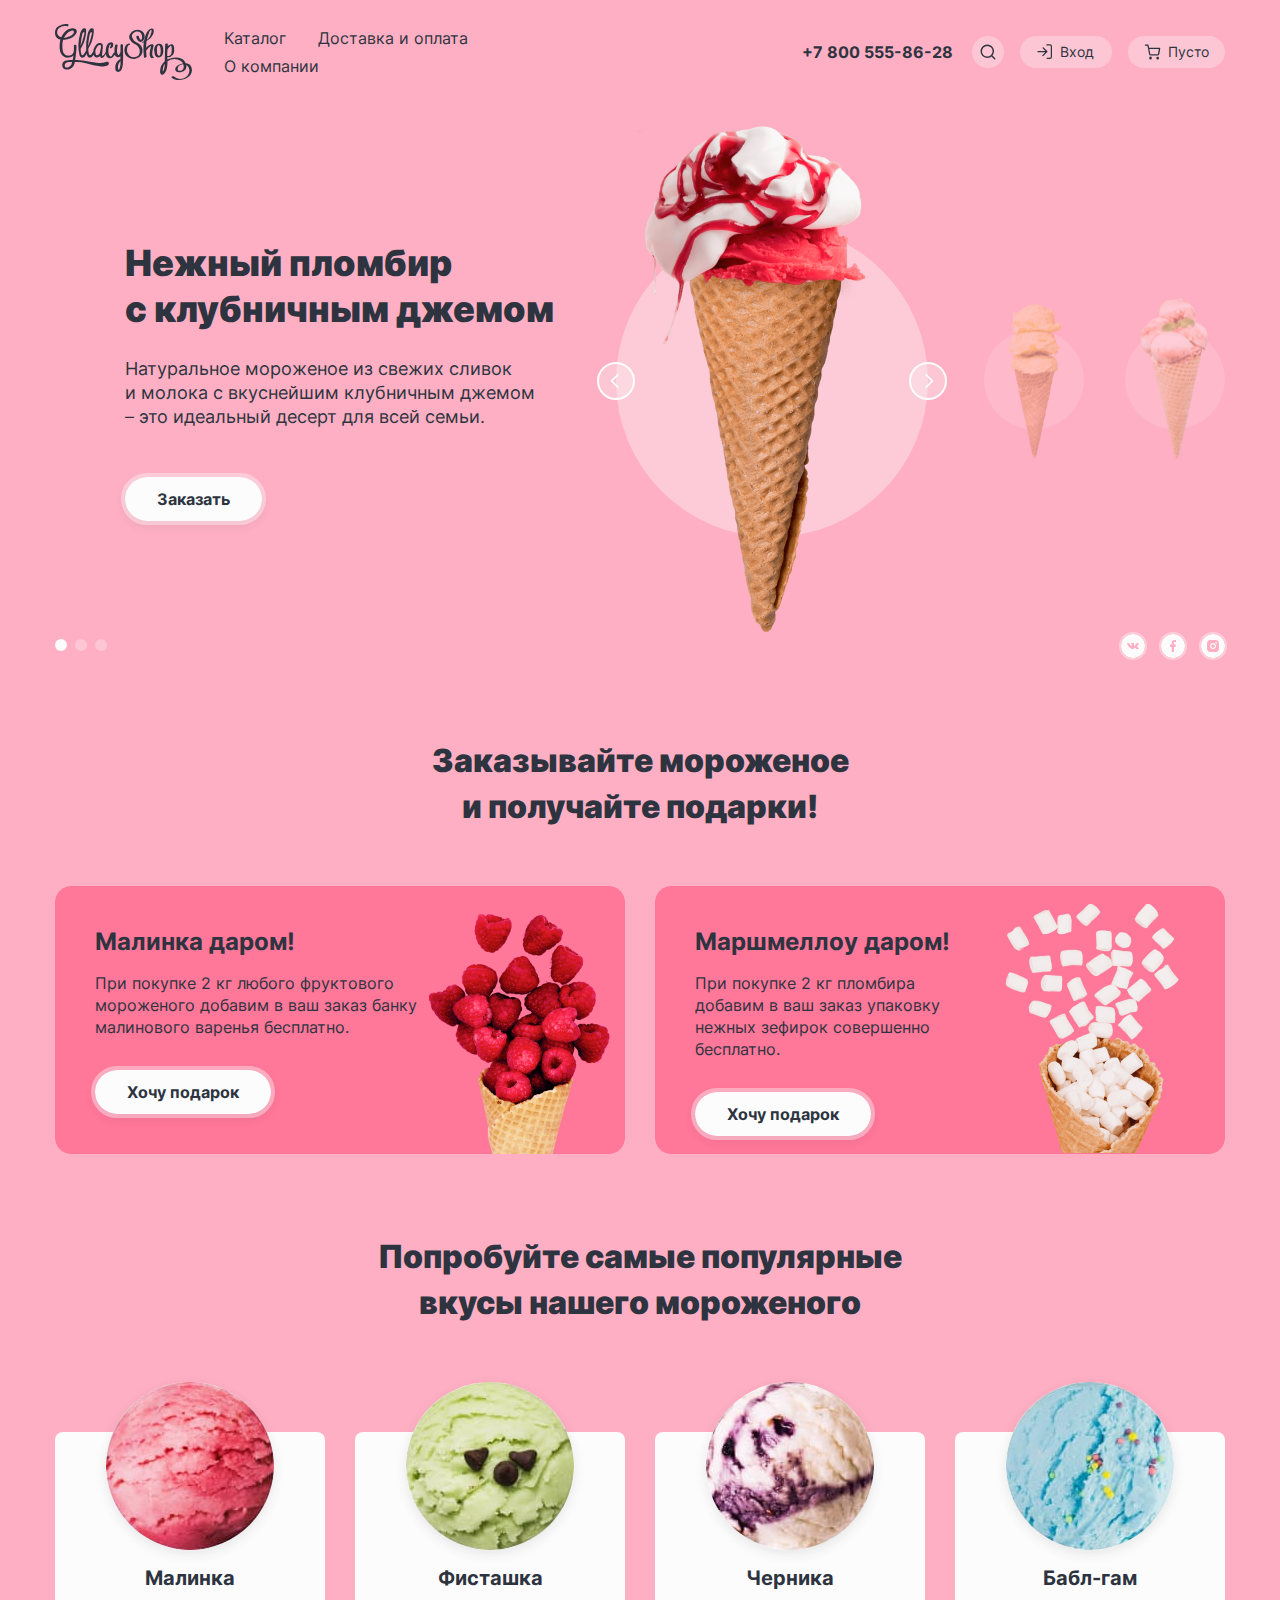
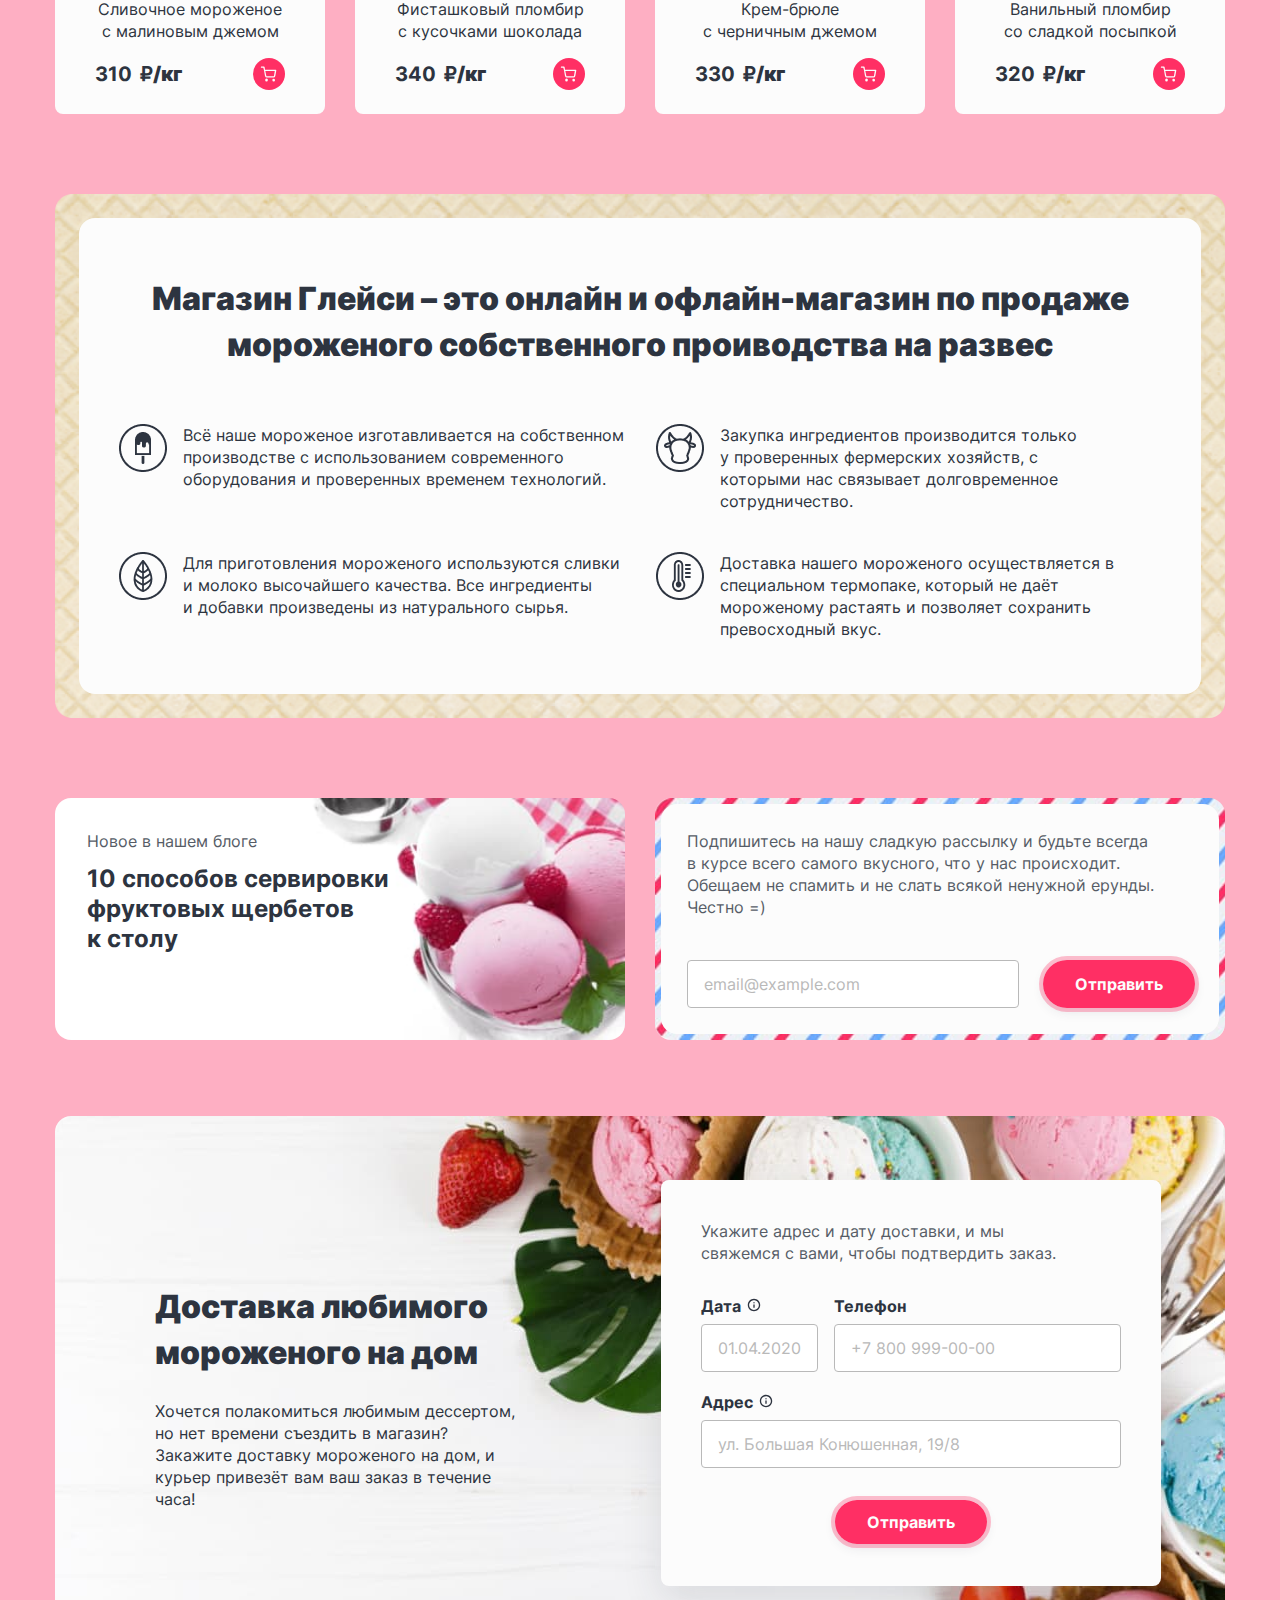
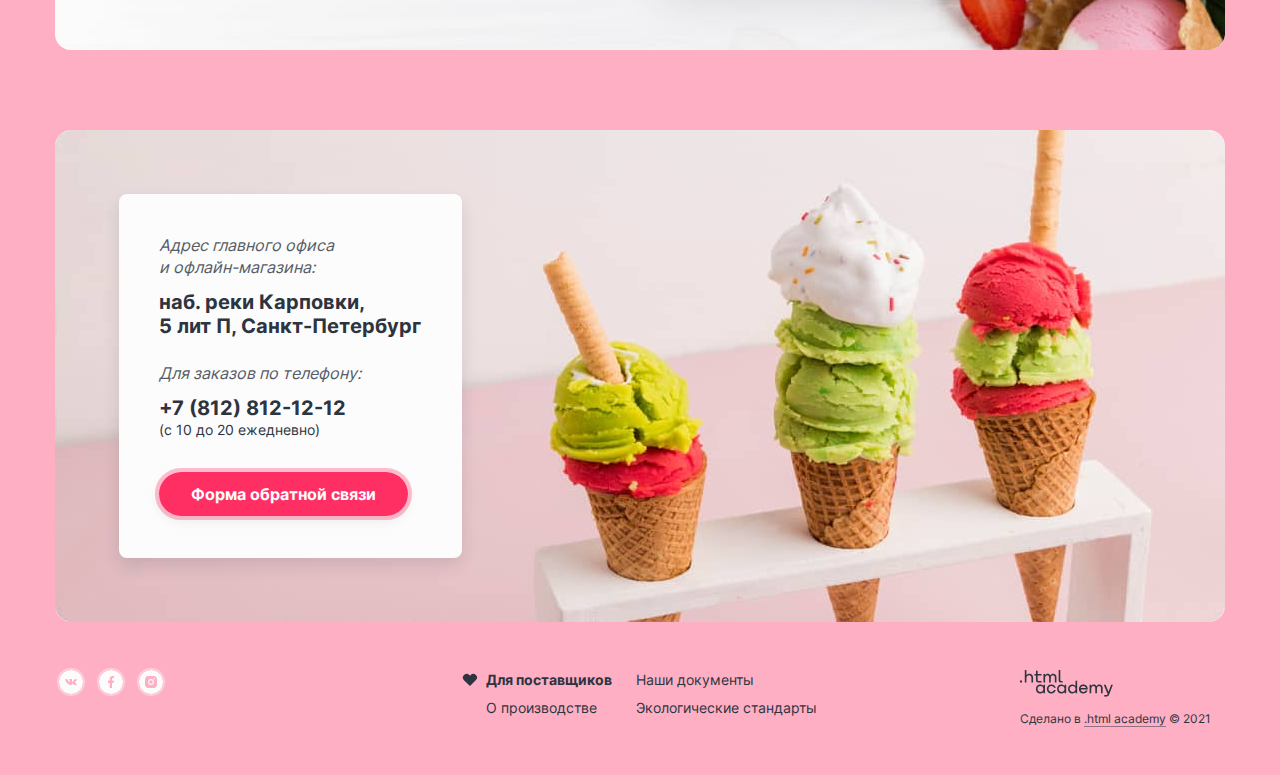
==== index.html @ 065310a0 "Первый опыт" ====
<!DOCTYPE html>
<html lang="ru">

<head>
  <meta charset="utf-8">
  <title>HTML Academy: Глейси</title>
  <link rel="icon" href="favicon.ico">
  <link rel="icon" type="image/png" sizes="32x32" href="favicon.png">
  <link rel="stylesheet" href="styles/styles.css">
</head>

<body>
  <div class="container">
    <header class="header-top">
      <nav class="header-nav">
        <img class="header-logo" src="./images/logo.svg" width="137" height="56" alt="Глейси шоп">
        <ul class="main-nav disordered">
          <!--выбранному разделу добавлять клас submenu-link-current-->
          <li class="main-nav-item">
            <a class="main-nav-link" href="catalog.html">Каталог</a>
            <ul class="main-nav-submenu">
              <li class="submenu-item new-submenu">
                <a href="#" class="submenu-link">Новинки</a>
              </li>
              <li class="submenu-item">
                <a href="#" class="submenu-link">Сливочное</a>
              </li>
              <li class="submenu-item">
                <a href="#" class="submenu-link">Щербеты</a>
              </li>
              <li class="submenu-item">
                <a href="#" class="submenu-link">Фруктовый лед</a>
              </li>
              <li class="submenu-item">
                <a href="#" class="submenu-link">Мелорин</a>
              </li>
            </ul>
          </li>
          <li class="main-nav-item">
            <a class="main-nav-link" href="#">Доставка и оплата</a>
          </li>
          <li class="main-nav-item">
            <a class="main-nav-link" href="#">О компании</a>
          </li>
        </ul>
        <ul class="user-nav disordered">
          <li class="user-nav-item">
            <a class="user-nav-link link-phone" href="tel:+78005558628">+7 800 555-86-28</a>
          </li>
          <li class="user-nav-item search">
            <a class="user-nav-link nav-search" href="#">
              <span class="visually-hidden">Поиск</span>
              <svg class="search-img" aria-hidden="true" focusable="false" width="18" height="18" viewBox="0 0 18 18"
                fill="none" role="img" xmlns="http://www.w3.org/2000/svg">
                <path fill-rule="evenodd" clip-rule="evenodd"
                  d="M3 8.2a5.3 5.3 0 1 1 10.6 0 5.3 5.3 0 0 1-10.7 0Zm9.5 5.2a6.7 6.7 0 1 1 1-1l2.7 2.9a.7.7 0 0 1-1 1l-2.7-2.9Z"
                  fill="#2D3440" />
              </svg>
            </a>
            <!--для открытия попапа добавить класс popup-search-activ-->
            <div class="popup-search">
              <div class="popup-search-content">
                <button class="popup-button visually-hidden" tabindex="-1">Закрыть</button>
                <form class="popup-search-form" action="https://echo.htmlacademy.ru/" method="get">
                  <p>
                    <label for="search-form" class="visually-hidden">Поиск по сайту</label>
                    <!--при ошибке клас error-->
                    <input type="text" class="search-form" name="search-form" id="search-form"
                      placeholder="Поиск по сайту" required>
                    <button class="popup-button-reset" type="reset"></button>
                  </p>
                  <button class="visually-hidden" type="submit">Поиск</button>
                </form>
              </div>
            </div>
          </li>
          <li class="user-nav-item item-log-in">
            <a class="user-nav-link log-in" href="#">
              <svg class="log-in-img" aria-hidden="true" focusable="false" width="18" height="18" viewBox="0 0 18 18"
                fill="none" role="img" xmlns="http://www.w3.org/2000/svg">
                <path fill-rule="evenodd" clip-rule="evenodd"
                  d="M10.2 1.9c0-.4.3-.7.7-.7h3A2.2 2.2 0 0 1 16 3.4v10.5A2.2 2.2 0 0 1 14 16h-3a.7.7 0 0 1 0-1.3h3a.8.8 0 0 0 .8-.8V3.4a.8.8 0 0 0-.8-.9h-3a.7.7 0 0 1-.7-.6ZM6.7 4.4c.2-.3.6-.3.9 0l3.7 3.7a.7.7 0 0 1 0 1l-3.7 3.7a.7.7 0 1 1-1-.9l2.7-2.6H1.9a.7.7 0 0 1 0-1.3h7.4L6.7 5.3a.7.7 0 0 1 0-.9Z"
                  fill="#2D3440" />
              </svg>
              <span class="visually-hidden">Вход в личный кабинет</span>Вход</a>
            <!--Для открытия добавить клас popup-autр-activ-->
            <div class="popup-autorizacion">
              <div class="popup-autorizacion-content">
                <button class="popup-button visually-hidden" tabindex="-1">Закрыть</button>
                <h2 class="popup-autorizacion-title">Личный кабинет</h2>
                <form class="popup-search-form" action="https://echo.htmlacademy.ru/" method="get">
                  <div class="auth-group">
                    <label class="email visually-hidden" for="auth-login">Введите Ваш электронную почту</label>
                    <input class="auth-form-field field" type="text" id="auth-login" name="auth-login"
                      placeholder="email@example.com">
                  </div>
                  <div class="auth-group">
                    <label class="password visually-hidden" for="auth-password">Введите Ваш пароль</label>
                    <input class="auth-form-field field" type="password" id="auth-password" name="auth-password"
                      placeholder="Пароль">
                  </div>
                  <div class="auth-group auth-user-group">
                    <button class="button button-red" type="submit">Войти</button>
                    <div class="auth-user-option">
                      <a href="#" class="auth-form-recovery">Забыли пароль?</a>
                      <a href="#" class="auth-form-register">Регистрация</a>
                    </div>
                  </div>
                </form>
              </div>
            </div>
          </li>
          <li class="user-nav-item basket">
            <a class="user-nav-link basket-link" href="#">
              <svg class="basket-img basket-img-empty" aria-hidden="true" focusable="false" width="18" height="18"
                viewBox="0 0 18 18" fill="none" role="img" xmlns="http://www.w3.org/2000/svg">
                <path fill-rule="evenodd" clip-rule="evenodd"
                  d="M1.3 1.5a.7.7 0 0 0 0 1.3h2L4 5.5 5 11a2 2 0 0 0 2 1.6h6.3a2 2 0 0 0 2-1.6l1-5.5a.7.7 0 0 0-.6-.8H5L4.6 2c0-.3-.4-.5-.7-.5H1.3Zm5 9.3L5.3 6h9.5l-.8 4.7a.6.6 0 0 1-.7.5H7a.6.6 0 0 1-.7-.5Zm-1 4.4a1.3 1.3 0 1 1 2.5 0 1.3 1.3 0 0 1-2.6 0Zm7 0a1.3 1.3 0 1 1 2.7 0 1.3 1.3 0 0 1-2.6 0Z" />
              </svg>
              <span>Пусто</span><span class="visually-hidden">Корзина
                товаров</span></a>
            <!--Для открытия добавить клас popup-basket-activ-->
            <div class="popup-basket">
              <div class="popup-basket-content">
                <button class="popup-button visually-hidden" tabindex="-1">Закрыть</button>
                <h3 class="basket-title basket-title-empty">Ваша корзина пока пуста</h3>
              </div>
            </div>
          </li>
        </ul>
      </nav>

    </header>
    <main class="main-index">
      <h1 class="visually-hidden">Glassy shop интернет магазин мороженного</h1>
      <!--Слайдер-->
      <section class="slider">
        <h2 class="visually-hidden">Слайдер с самыми популярными товарами</h2>
        <section class="slider-body">
          <h2 class="visually-hidden">Фото и описание популярного товара</h2>
          <div class="slider-wrapper">
            <ol class="slider-text-list ordered">
              <!--первый слайд-->
              <li class="slider-text-item slider-text-view">
                <h3 class="slider-title">Нежный пломбир <br>с клубничным джемом</h3>
                <p class="slider-subtitle">Натуральное мороженое из свежих сливок <br>и молока с вкуснейшим клубничным
                  джемом –
                  это идеальный десерт для всей семьи. </p>
              </li>
              <!--второй слайд-->
              <li class="slider-text-item">
                <h3 class="slider-title">Сливочное мороженое со вкусом банана</h3>
                <p class="slider-subtitle">Сливочное мороженое с ярким банановым вкусом подарит вам свежесть и
                  наслаждение
                  даже в самый жаркий летний день.</p>
              </li>
              <!--третий слайд-->
              <li class="slider-text-item">
                <h3 class="slider-title">Карамельный пломбир <br>с маршмеллоу</h3>
                <p class="slider-subtitle">Необычный сладкий десерт с карамельным топпингом и кусочками зефира завоюет
                  сердца
                  сладкоежек всех возрастов.</p>
              </li>
            </ol>
            <a href="#" class="button button-white">Заказать</a>
          </div>
          <div class="slider-image-wrapper">
            <ol class="slider-image-list ordered">
              <li class="slider-image-item slider-image-current">
                <img class="slider-image slider-image-current" src="./images/strawberry.png" width="306" height="507"
                  alt="Мороженное рожок, пломбир с клубничным джемом.">
              </li>
              <li class="slider-image-item">
                <img class="slider-image" src="./images/creamy.png" width="306" height="507"
                  alt="Мороженное рожок, сливочное, со вкусом банана.">
              </li>
              <li class="slider-image-item">
                <img class="slider-image" src="./images/caramel.png" width="306" height="507"
                  alt="Мороженное рожок, пломбир с клубничным джемом.">
              </li>
            </ol>
            <button class="slider-button slider-prev" type="button">
              <span class="visually-hidden">Предыдущее фото</span>
              <svg class="slider-prev-image" aria-hidden="true" focusable="false" width="7" height="12"
                viewBox="0 0 7 12" fill="none" role="img" xmlns="http://www.w3.org/2000/svg">
                <path fill-rule="evenodd" clip-rule="evenodd"
                  d="M1.13526 0.864757C0.875566 0.605058 0.454511 0.605058 0.194813 0.864757C-0.0648862 1.12446 -0.0648862 1.54551 0.194813 1.80521L4.39609 6.00649L0.194774 10.2078C-0.0649247 10.4675 -0.0649247 10.8886 0.194774 11.1483C0.454473 11.408 0.875527 11.408 1.13523 11.1483L5.80394 6.47955C5.80489 6.47861 5.80583 6.47767 5.80678 6.47672C6.06648 6.21702 6.06648 5.79597 5.80678 5.53627L1.13526 0.864757Z" />
              </svg>
            </button>
            <button class="slider-button slider-next" type="button">
              <span class="visually-hidden">Следующее фото</span>
              <svg class="slider-next-image" aria-hidden="true" focusable="false" width="7" height="12"
                viewBox="0 0 7 12" fill="none" role="img" xmlns="http://www.w3.org/2000/svg">
                <path fill-rule="evenodd" clip-rule="evenodd"
                  d="M1.13526 0.864757C0.875566 0.605058 0.454511 0.605058 0.194813 0.864757C-0.0648862 1.12446 -0.0648862 1.54551 0.194813 1.80521L4.39609 6.00649L0.194774 10.2078C-0.0649247 10.4675 -0.0649247 10.8886 0.194774 11.1483C0.454473 11.408 0.875527 11.408 1.13523 11.1483L5.80394 6.47955C5.80489 6.47861 5.80583 6.47767 5.80678 6.47672C6.06648 6.21702 6.06648 5.79597 5.80678 5.53627L1.13526 0.864757Z" />
              </svg>
            </button>
          </div>
        </section>
        <div class="slider-control-wrapper">
          <ol class="slider-pagination ordered">
            <li class="slider-pagination-item">
              <button class="slider-pagination-button slider-pagination-button-current" type="button">
                <span class="visually-hidden">1 слайд</span>
              </button>
            </li>
            <li class="slider-pagination-item">
              <button class="slider-pagination-button" type="button">
                <span class="visually-hidden">2 слайд</span>
              </button>
            </li>
            <li class="slider-pagination-item">
              <button class="slider-pagination-button" type="button">
                <span class="visually-hidden">3 слайд</span>
              </button>
            </li>
          </ol>
          <!--социальные кнопки-->
          <ul class="social slider-social disordered">
            <li class="social-item">
              <a class="social-link" href="https://vk.com/htmlacademy">
                <span class="visually-hidden">Мы в контакте</span>
                <svg class="social-icon vk" aria-hidden="true" focusable="false" width="16" height="16"
                  viewBox="0 0 16 16" fill="none" role="img" xmlns="http://www.w3.org/2000/svg">
                  <path fill-rule="evenodd" clip-rule="evenodd"
                    d="M16 8C16 12.4183 12.4183 16 8 16C3.58172 16 0 12.4183 0 8C0 3.58172 3.58172 0 8 0C12.4183 0 16 3.58172 16 8ZM8.39228 9.98325H7.91409C7.91409 9.98325 6.85898 10.0389 5.92986 9.19111C4.91657 8.26636 4.02166 6.43135 4.02166 6.43135C4.02166 6.43135 3.97008 6.31103 4.02612 6.25287C4.08911 6.18748 4.2607 6.18329 4.2607 6.18329L5.40378 6.17672C5.40378 6.17672 5.51151 6.19252 5.58862 6.24211C5.65216 6.28304 5.68778 6.35957 5.68778 6.35957C5.68778 6.35957 5.87252 6.76907 6.11721 7.13954C6.59475 7.86277 6.81717 8.02097 6.97932 7.94349C7.21553 7.8305 7.14472 6.92108 7.14472 6.92108C7.14472 6.92108 7.14907 6.59097 7.0258 6.44401C6.93034 6.33007 6.75027 6.29685 6.67077 6.28752C6.60647 6.28 6.71204 6.14912 6.84888 6.09038C7.05458 6.00205 7.41787 5.99701 7.84708 6.00091C8.18147 6.00386 8.2777 6.02214 8.40846 6.04984C8.71183 6.11404 8.70237 6.31976 8.68196 6.76362C8.67586 6.89625 8.66879 7.05014 8.66879 7.22787C8.66879 7.26786 8.66746 7.31048 8.66609 7.35433C8.659 7.58166 8.65089 7.84192 8.82159 7.93863C8.90913 7.98813 9.1233 7.94606 9.65894 7.14887C9.91286 6.77107 10.1032 6.32683 10.1032 6.32683C10.1032 6.32683 10.1448 6.24763 10.2095 6.21365C10.2756 6.179 10.3648 6.18966 10.3648 6.18966L11.5677 6.1831C11.5677 6.1831 11.9291 6.14531 11.9877 6.28828C12.049 6.43839 11.8526 6.78887 11.3611 7.36294C10.8976 7.90445 10.6707 8.10579 10.6886 8.2824C10.7018 8.41323 10.8493 8.53049 11.1343 8.76238C11.7265 9.24409 11.8843 9.49702 11.9218 9.55713C11.9248 9.56199 11.9271 9.56559 11.9287 9.56795C12.1937 9.95308 11.6348 9.98325 11.6348 9.98325L10.5665 9.99629C10.5665 9.99629 10.3369 10.0362 10.0347 9.85427C9.87671 9.75923 9.72223 9.60401 9.57505 9.45612C9.35005 9.23004 9.1421 9.02109 8.96463 9.07041C8.66683 9.15322 8.67617 9.71559 8.67617 9.71559C8.67617 9.71559 8.67834 9.83571 8.61046 9.89968C8.53672 9.96936 8.39228 9.98325 8.39228 9.98325Z" />
                </svg>
              </a>
            </li>
            <li class="social-item">
              <a class="social-link" href="https://www.facebook.com/htmlacademy/">
                <span class="visually-hidden">Мы в фейсбуке</span>
                <svg class="social-icon facebook" aria-hidden="true" focusable="false" width="16" height="16"
                  viewBox="0 0 16 16" fill="none" role="img" xmlns="http://www.w3.org/2000/svg">
                  <path fill-rule="evenodd" clip-rule="evenodd"
                    d="M16 8C16 12.4183 12.4183 16 8 16C3.58172 16 0 12.4183 0 8C0 3.58172 3.58172 0 8 0C12.4183 0 16 3.58172 16 8ZM9.61905 8.6H8.66667V12H7.14286V8.6H6V7H7.14286V5.88C7.14286 4.6628 7.87733 4 8.91162 4C9.40686 4 9.87581 4.0388 10 4.056V5.4H9.42857C8.66667 5.4 8.66667 5.788 8.66667 6.2V7H10L9.61905 8.6Z" />
                </svg>
              </a>
            </li>
            <li class="social-item">
              <a class="social-link" href="https://www.instagram.com/htmlacademy/">
                <span class="visually-hidden">Мы в инстаграмме</span>
                <svg class="social-icon instagram" aria-hidden="true" focusable="false" width="16" height="16"
                  viewBox="0 0 16 16" fill="none" role="img" xmlns="http://www.w3.org/2000/svg">
                  <path fill-rule="evenodd" clip-rule="evenodd"
                    d="M16 8C16 12.4183 12.4183 16 8 16C3.58172 16 0 12.4183 0 8C0 3.58172 3.58172 0 8 0C12.4183 0 16 3.58172 16 8ZM9.6488 4.024C9.2224 4.004 9.0868 4 8 4C6.9132 4 6.7776 4.0052 6.3512 4.024C5.9248 4.044 5.6352 4.1108 5.38 4.21C5.11297 4.31029 4.87107 4.46769 4.6712 4.6712C4.46752 4.87093 4.31009 5.11287 4.21 5.38C4.1108 5.6352 4.044 5.9248 4.024 6.3512C4.004 6.7776 4 6.9132 4 8C4 9.0868 4.0052 9.2224 4.024 9.6488C4.044 10.0748 4.1108 10.3652 4.21 10.62C4.31037 10.887 4.46776 11.1289 4.6712 11.3288C4.87101 11.5324 5.11293 11.6898 5.38 11.79C5.6352 11.8888 5.9252 11.956 6.3512 11.976C6.7776 11.996 6.9132 12 8 12C9.0868 12 9.2224 11.9948 9.6488 11.976C10.0748 11.956 10.3652 11.8888 10.62 11.79C10.8869 11.6895 11.1288 11.5321 11.3288 11.3288C11.5324 11.129 11.6899 10.8871 11.79 10.62C11.8888 10.3648 11.956 10.0748 11.976 9.6488C11.996 9.2224 12 9.0868 12 8C12 6.9132 11.9948 6.7776 11.976 6.3512C11.956 5.9252 11.8888 5.6348 11.79 5.38C11.6896 5.11304 11.5322 4.87116 11.3288 4.6712C11.1064 4.4492 10.884 4.3116 10.62 4.21C10.3648 4.1108 10.0748 4.044 9.6488 4.024ZM6.58579 6.58579C6.96086 6.21071 7.46957 6 8 6C8.53043 6 9.03914 6.21071 9.41421 6.58579C9.78929 6.96086 10 7.46957 10 8C10 8.53043 9.78929 9.03914 9.41421 9.41421C9.03914 9.78929 8.53043 10 8 10C7.46957 10 6.96086 9.78929 6.58579 9.41421C6.21071 9.03914 6 8.53043 6 8C6 7.46957 6.21071 6.96086 6.58579 6.58579ZM10.4536 5.54645C10.5473 5.64021 10.6 5.76739 10.6 5.9C10.6 6.03261 10.5473 6.15979 10.4536 6.25355C10.3598 6.34732 10.2326 6.4 10.1 6.4C9.96739 6.4 9.84021 6.34732 9.74645 6.25355C9.65268 6.15979 9.6 6.03261 9.6 5.9C9.6 5.76739 9.65268 5.64021 9.74645 5.54645C9.84021 5.45268 9.96739 5.4 10.1 5.4C10.2326 5.4 10.3598 5.45268 10.4536 5.54645ZM8.84853 7.15147C8.62348 6.92643 8.31826 6.8 8 6.8C7.68174 6.8 7.37652 6.92643 7.15147 7.15147C6.92643 7.37652 6.8 7.68174 6.8 8C6.8 8.31826 6.92643 8.62348 7.15147 8.84853C7.37652 9.07357 7.68174 9.2 8 9.2C8.31826 9.2 8.62348 9.07357 8.84853 8.84853C9.07357 8.62348 9.2 8.31826 9.2 8C9.2 7.68174 9.07357 7.37652 8.84853 7.15147Z" />
                </svg>
              </a>
            </li>
          </ul>
        </div>
      </section>
      <!--специальные предложения-->
      <section class="cpecial">
        <h2 class="visually-hidden">Специальные предложения</h2>
        <p class="special-title"><strong>Заказывайте мороженое и получайте подарки!</strong></p>
        <ul class="special-list disordered">
          <li class="special-item raspberry">
            <div class="special-item-text">
              <h3 class="special-item-title">Малинка даром!</h3>
              <p class="special-item-subtitle">При покупке 2 кг любого фруктового мороженого добавим в ваш заказ банку
                малинового варенья бесплатно.</p>
              <a href="#" class="button button-white">Хочу подарок</a>
            </div>
            <img class="special-item-img" src="./images/raspberry.png" alt="Малина в рожке" width="181" height="240">
          </li>
          <li class="special-item marshmallow">
            <div class="special-item-text">
              <h3 class="special-item-title">Маршмеллоу даром!</h3>
              <p class="special-item-subtitle">При покупке 2 кг пломбира добавим в ваш заказ упаковку нежных зефирок
                совершенно бесплатно.</p>
              <a href="#" class="button button-white">Хочу подарок</a>
            </div>
            <img class="special-item-img" src="./images/marshmallow.png" alt="Зефирки в рожке" width="232" height="249">
          </li>
        </ul>
      </section>
      <!--Популярные товары-->
      <section class="popular">
        <h2 class="popular-title">Попробуйте самые популярные вкусы нашего мороженого</h2>
        <ul class="popular-card card-list disordered">
          <li class="card-item">
            <a class="link-image" href="#"><img class="card-item-image" src="./images/ice-raspberry.jpg" width="168"
                height="168" alt="фото малинового мороженого."></a>
            <a class="link-title" href="#">
              <h4 class="card-item-title">Малинка</h4>
            </a>
            <p class="card-item-subtitle">Сливочное мороженое с малиновым джемом</p>
            <div class="buy-wrapper">
              <p class="card-item-price">310 <b>₽/кг</b></p>
              <button class="card-item-button" type="button">
                <span class="visually-hidden">Добавить в корзину</span>
                <svg class="basket-img" aria-hidden="true" focusable="false" width="18" height="18" viewBox="0 0 18 18"
                  fill="none" role="img" xmlns="http://www.w3.org/2000/svg">
                  <path fill-rule="evenodd" clip-rule="evenodd"
                    d="M1.3 1.5a.7.7 0 0 0 0 1.3h2L4 5.5 5 11a2 2 0 0 0 2 1.6h6.3a2 2 0 0 0 2-1.6l1-5.5a.7.7 0 0 0-.6-.8H5L4.6 2c0-.3-.4-.5-.7-.5H1.3Zm5 9.3L5.3 6h9.5l-.8 4.7a.6.6 0 0 1-.7.5H7a.6.6 0 0 1-.7-.5Zm-1 4.4a1.3 1.3 0 1 1 2.5 0 1.3 1.3 0 0 1-2.6 0Zm7 0a1.3 1.3 0 1 1 2.7 0 1.3 1.3 0 0 1-2.6 0Z" />
                </svg>
              </button>
            </div>
          </li>
          <li class="card-item">
            <a class="link-image" href="#"><img class="card-item-image" src="./images/ice-pistachio.jpg" width="168"
                height="168" alt="фото Фисташкового мороженого с кусочками шоколада."></a>
            <a class="link-title" href="#">
              <h4 class="card-item-title">Фисташка</h4>
            </a>
            <p class="card-item-subtitle">Фисташковый пломбир с кусочками шоколада</p>
            <div class="buy-wrapper">
              <p class="card-item-price">340 <b>₽/кг</b></p>
              <button class="card-item-button" type="button">
                <span class="visually-hidden">Добавить в корзину</span>
                <svg class="basket-img" aria-hidden="true" focusable="false" width="18" height="18" viewBox="0 0 18 18"
                  fill="none" role="img" xmlns="http://www.w3.org/2000/svg">
                  <path fill-rule="evenodd" clip-rule="evenodd"
                    d="M1.3 1.5a.7.7 0 0 0 0 1.3h2L4 5.5 5 11a2 2 0 0 0 2 1.6h6.3a2 2 0 0 0 2-1.6l1-5.5a.7.7 0 0 0-.6-.8H5L4.6 2c0-.3-.4-.5-.7-.5H1.3Zm5 9.3L5.3 6h9.5l-.8 4.7a.6.6 0 0 1-.7.5H7a.6.6 0 0 1-.7-.5Zm-1 4.4a1.3 1.3 0 1 1 2.5 0 1.3 1.3 0 0 1-2.6 0Zm7 0a1.3 1.3 0 1 1 2.7 0 1.3 1.3 0 0 1-2.6 0Z" />
                </svg>
              </button>
            </div>
          </li>
          <li class="card-item">
            <a class="link-image" href="#"><img class="card-item-image" src="./images/ice-blueberry.jpg" width="168"
                height="168" alt="фото мороженого крем Крем-брюле с черничным джемом."></a>
            <a class="link-title" href="#">
              <h4 class="card-item-title">Черника</h4>
            </a>
            <p class="card-item-subtitle">Крем-брюле <br>с черничным джемом</p>
            <div class="buy-wrapper">
              <p class="card-item-price">330 <b>₽/кг</b></p>
              <button class="card-item-button" type="button">
                <span class="visually-hidden">Добавить в корзину</span>
                <svg class="basket-img" aria-hidden="true" focusable="false" width="18" height="18" viewBox="0 0 18 18"
                  fill="none" role="img" xmlns="http://www.w3.org/2000/svg">
                  <path fill-rule="evenodd" clip-rule="evenodd"
                    d="M1.3 1.5a.7.7 0 0 0 0 1.3h2L4 5.5 5 11a2 2 0 0 0 2 1.6h6.3a2 2 0 0 0 2-1.6l1-5.5a.7.7 0 0 0-.6-.8H5L4.6 2c0-.3-.4-.5-.7-.5H1.3Zm5 9.3L5.3 6h9.5l-.8 4.7a.6.6 0 0 1-.7.5H7a.6.6 0 0 1-.7-.5Zm-1 4.4a1.3 1.3 0 1 1 2.5 0 1.3 1.3 0 0 1-2.6 0Zm7 0a1.3 1.3 0 1 1 2.7 0 1.3 1.3 0 0 1-2.6 0Z" />
                </svg>
              </button>
            </div>
          </li>
          <li class="card-item">
            <a class="link-image" href="#"><img class="card-item-image" src="./images/ice-buble-gum.jpg" width="168"
                height="168" alt="фото ванильного мороженого с сладкой посыпкой."></a>
            <a class="link-title" href="#">
              <h4 class="card-item-title">Бабл-гам</h4>
            </a>
            <p class="card-item-subtitle">Ванильный пломбир <br>со сладкой посыпкой</p>
            <div class="buy-wrapper">
              <p class="card-item-price">320 <b>₽/кг</b></p>
              <button class="card-item-button" type="button">
                <span class="visually-hidden">Добавить в корзину</span>
                <svg class="basket-img" aria-hidden="true" focusable="false" width="18" height="18" viewBox="0 0 18 18"
                  fill="none" role="img" xmlns="http://www.w3.org/2000/svg">
                  <path fill-rule="evenodd" clip-rule="evenodd"
                    d="M1.3 1.5a.7.7 0 0 0 0 1.3h2L4 5.5 5 11a2 2 0 0 0 2 1.6h6.3a2 2 0 0 0 2-1.6l1-5.5a.7.7 0 0 0-.6-.8H5L4.6 2c0-.3-.4-.5-.7-.5H1.3Zm5 9.3L5.3 6h9.5l-.8 4.7a.6.6 0 0 1-.7.5H7a.6.6 0 0 1-.7-.5Zm-1 4.4a1.3 1.3 0 1 1 2.5 0 1.3 1.3 0 0 1-2.6 0Zm7 0a1.3 1.3 0 1 1 2.7 0 1.3 1.3 0 0 1-2.6 0Z" />
                </svg>
              </button>
            </div>
          </li>
        </ul>
      </section>
      <!--Преимущества-->
      <section class="advantages">
        <div class="advantages-wrapper">
          <h2 class="visually-hidden">Наши преимущества</h2>
          <p class="advantages-title"><strong>Магазин Глeйси – это онлайн и офлайн-магазин по продаже мороженого
              собственного проиводства на развес</strong></p>
          <ul class="advantages-subtitle-list disordered">
            <li class="advantages-subtitle ice-cream">
              <p>Всё наше мороженое изготавливается на собственном производстве с использованием современного
                оборудования и проверенных временем технологий.</p>
            </li>
            <li class="advantages-subtitle cow">
              <p>Закупка ингредиентов производится только
                <br>у проверенных фермерских хозяйств, с которыми
                нас связывает долговременное сотрудничество.
              </p>
            </li>
            <li class="advantages-subtitle leaf">
              <p>Для приготовления мороженого используются сливки и молоко высочайшего качества. Все ингредиенты
                <br>и добавки произведены из натурального сырья.
              </p>
            </li>
            <li class="advantages-subtitle thermometer">
              <p>Доставка нашего мороженого осуществляется в специальном термопаке, который не даёт мороженому растаять
                и позволяет сохранить превосходный вкус.</p>
            </li>
          </ul>
        </div>
      </section>
      <!--новинки блога-->
      <div class="foryou">
        <article class="blog">
          <h2 class="visually-hidden">Новинки блога и рассылка новостей</h2>
          <a href="#" class="blog-link">
            <h5 class="blog-title">Новое в нашем блоге</h5>
          </a>
          <a href="#" class="blog-link">
            <b class="blog-subtitle">10 способов сервировки фруктовых щербетов <br>к столу</b>
          </a>
        </article>
        <!--рассылка-->
        <section class="newsletter">
          <h2 class="visually-hidden">Подписка на новостную рассылку</h2>
          <div class="newsletter-wrapper">
            <p class="newsletter-text">Подпишитесь на нашу сладкую рассылку и будьте всегда
              <br>в курсе всего самого вкусного, что у нас происходит. Обещаем не спамить и не слать всякой ненужной
              ерунды.
              Честно =)
            </p>
            <form class="newsletter-form" action="https://echo.htmlacademy.ru/" method="post">
              <p class="newsletter-email">
                <label class="visually-hidden" for="newsletter-email">Email</label>
                <input class="field" placeholder="email@example.com" type="email" name="newsletter-email"
                  id="newsletter-email" required>
              </p>
              <button class="button button-red newsletter-button" type="submit">Отправить</button>
            </form>
          </div>
        </section>
      </div>
      <!--Доставка-->
      <section class="delivery">
        <div class="delivery-text">
          <h2 class="delivery-title">Доставка любимого мороженого на дом</h2>
          <p class="delivery-subtitle">Хочется полакомиться любимым дессертом, но нет времени съездить в магазин?
            Закажите доставку мороженого на дом, и курьер привезёт вам ваш заказ в течение часа!</p>
        </div>
        <form class="delivery-form" action="https://echo.htmlacademy.ru/" method="post">
          <p class="delivery-form-text">Укажите адрес и дату доставки, и мы свяжемся с вами, чтобы подтвердить заказ.
          </p>
          <p class="field-group date">
            <label for="delivery-date-input" class="delivery-date">Дата
              <span class="delivery-info">
                <span class="visually-hidden">Дополнительная информация.</span>
                <span class="delivery-popup">Выберите желаемую дату доставки</span>
              </span>
            </label>
            <input type="text" class="delivery-date-input" name="delivery-date-input" id="delivery-date-input"
              placeholder="01.04.2020" required>
          </p>
          <p class="field-group phone">
            <label for="delivery-phone-input" class="delivery-phone">Телефон</label>
            <input type="tel" class="delivery-phone-input" name="delivery-phone-input" id="delivery-phone-input"
              placeholder="+7 800 999-00-00" required>
          </p>
          <p class="field-group address">
            <label for="delivery-address-input" class="delivery-address">Адрес
              <span class="delivery-info">
                <span class="visually-hidden">Дополнительная информация.</span>
                <span class="delivery-popup">Введите название улицы, дома и квартиры</span>
              </span>
            </label>
            <input type="text" class="delivery-address-input" name="delivery-address-input" id="delivery-address-input"
              placeholder="ул. Большая Конюшенная, 19/8" required>
          </p>
          <button class="button button-red delivery-button" type="submit">Отправить</button>
        </form>
      </section>
      <!--Контакты-->
      <section class="contacts">
        <h2 class="visually-hidden">Контакты</h2>
        <address class="contacts-address">
          <p class="address-title">Адрес главного офиса и офлайн-магазина:</p>
          <p class="address-subtitle"><strong>наб. реки Карповки, <br>5 лит П, Санкт-Петербург</strong></p>
          <p class="address-title title-phone">Для заказов по телефону:</p>
          <a class="contacts-phone" href="+78128121212">+7 (812) 812-12-12</a>
          <p class="work-time">(с 10 до 20 ежедневно)</p>
          <a class="button button-red button-feedback" href="#">Форма обратной связи</a>
        </address>
      </section>
    </main>
    <!--footer-->
    <footer class="page-footer">
      <!--footer-social-->
      <section class="footer-social">
        <h2 class="visually-hidden">Мы в соцсетях</h2>
        <ul class="social footer-social-list disordered">
          <li class="social-item">
            <a class="social-link" href="https://vk.com/htmlacademy">
              <span class="visually-hidden">Мы в контакте</span>
              <svg class="social-icon vk" aria-hidden="true" focusable="false" width="16" height="16"
                viewBox="0 0 16 16" fill="none" role="img" xmlns="http://www.w3.org/2000/svg">
                <path fill-rule="evenodd" clip-rule="evenodd"
                  d="M16 8C16 12.4183 12.4183 16 8 16C3.58172 16 0 12.4183 0 8C0 3.58172 3.58172 0 8 0C12.4183 0 16 3.58172 16 8ZM8.39228 9.98325H7.91409C7.91409 9.98325 6.85898 10.0389 5.92986 9.19111C4.91657 8.26636 4.02166 6.43135 4.02166 6.43135C4.02166 6.43135 3.97008 6.31103 4.02612 6.25287C4.08911 6.18748 4.2607 6.18329 4.2607 6.18329L5.40378 6.17672C5.40378 6.17672 5.51151 6.19252 5.58862 6.24211C5.65216 6.28304 5.68778 6.35957 5.68778 6.35957C5.68778 6.35957 5.87252 6.76907 6.11721 7.13954C6.59475 7.86277 6.81717 8.02097 6.97932 7.94349C7.21553 7.8305 7.14472 6.92108 7.14472 6.92108C7.14472 6.92108 7.14907 6.59097 7.0258 6.44401C6.93034 6.33007 6.75027 6.29685 6.67077 6.28752C6.60647 6.28 6.71204 6.14912 6.84888 6.09038C7.05458 6.00205 7.41787 5.99701 7.84708 6.00091C8.18147 6.00386 8.2777 6.02214 8.40846 6.04984C8.71183 6.11404 8.70237 6.31976 8.68196 6.76362C8.67586 6.89625 8.66879 7.05014 8.66879 7.22787C8.66879 7.26786 8.66746 7.31048 8.66609 7.35433C8.659 7.58166 8.65089 7.84192 8.82159 7.93863C8.90913 7.98813 9.1233 7.94606 9.65894 7.14887C9.91286 6.77107 10.1032 6.32683 10.1032 6.32683C10.1032 6.32683 10.1448 6.24763 10.2095 6.21365C10.2756 6.179 10.3648 6.18966 10.3648 6.18966L11.5677 6.1831C11.5677 6.1831 11.9291 6.14531 11.9877 6.28828C12.049 6.43839 11.8526 6.78887 11.3611 7.36294C10.8976 7.90445 10.6707 8.10579 10.6886 8.2824C10.7018 8.41323 10.8493 8.53049 11.1343 8.76238C11.7265 9.24409 11.8843 9.49702 11.9218 9.55713C11.9248 9.56199 11.9271 9.56559 11.9287 9.56795C12.1937 9.95308 11.6348 9.98325 11.6348 9.98325L10.5665 9.99629C10.5665 9.99629 10.3369 10.0362 10.0347 9.85427C9.87671 9.75923 9.72223 9.60401 9.57505 9.45612C9.35005 9.23004 9.1421 9.02109 8.96463 9.07041C8.66683 9.15322 8.67617 9.71559 8.67617 9.71559C8.67617 9.71559 8.67834 9.83571 8.61046 9.89968C8.53672 9.96936 8.39228 9.98325 8.39228 9.98325Z" />
              </svg>
            </a>
          </li>
          <li class="social-item">
            <a class="social-link" href="https://www.facebook.com/htmlacademy/">
              <span class="visually-hidden">Мы в фейсбуке</span>
              <svg class="social-icon facebook" aria-hidden="true" focusable="false" width="16" height="16"
                viewBox="0 0 16 16" fill="none" role="img" xmlns="http://www.w3.org/2000/svg">
                <path fill-rule="evenodd" clip-rule="evenodd"
                  d="M16 8C16 12.4183 12.4183 16 8 16C3.58172 16 0 12.4183 0 8C0 3.58172 3.58172 0 8 0C12.4183 0 16 3.58172 16 8ZM9.61905 8.6H8.66667V12H7.14286V8.6H6V7H7.14286V5.88C7.14286 4.6628 7.87733 4 8.91162 4C9.40686 4 9.87581 4.0388 10 4.056V5.4H9.42857C8.66667 5.4 8.66667 5.788 8.66667 6.2V7H10L9.61905 8.6Z" />
              </svg>
            </a>
          </li>
          <li class="social-item">
            <a class="social-link" href="https://www.instagram.com/htmlacademy/">
              <span class="visually-hidden">Мы в инстаграмме</span>
              <svg class="social-icon instagram" aria-hidden="true" focusable="false" width="16" height="16"
                viewBox="0 0 16 16" fill="none" role="img" xmlns="http://www.w3.org/2000/svg">
                <path fill-rule="evenodd" clip-rule="evenodd"
                  d="M16 8C16 12.4183 12.4183 16 8 16C3.58172 16 0 12.4183 0 8C0 3.58172 3.58172 0 8 0C12.4183 0 16 3.58172 16 8ZM9.6488 4.024C9.2224 4.004 9.0868 4 8 4C6.9132 4 6.7776 4.0052 6.3512 4.024C5.9248 4.044 5.6352 4.1108 5.38 4.21C5.11297 4.31029 4.87107 4.46769 4.6712 4.6712C4.46752 4.87093 4.31009 5.11287 4.21 5.38C4.1108 5.6352 4.044 5.9248 4.024 6.3512C4.004 6.7776 4 6.9132 4 8C4 9.0868 4.0052 9.2224 4.024 9.6488C4.044 10.0748 4.1108 10.3652 4.21 10.62C4.31037 10.887 4.46776 11.1289 4.6712 11.3288C4.87101 11.5324 5.11293 11.6898 5.38 11.79C5.6352 11.8888 5.9252 11.956 6.3512 11.976C6.7776 11.996 6.9132 12 8 12C9.0868 12 9.2224 11.9948 9.6488 11.976C10.0748 11.956 10.3652 11.8888 10.62 11.79C10.8869 11.6895 11.1288 11.5321 11.3288 11.3288C11.5324 11.129 11.6899 10.8871 11.79 10.62C11.8888 10.3648 11.956 10.0748 11.976 9.6488C11.996 9.2224 12 9.0868 12 8C12 6.9132 11.9948 6.7776 11.976 6.3512C11.956 5.9252 11.8888 5.6348 11.79 5.38C11.6896 5.11304 11.5322 4.87116 11.3288 4.6712C11.1064 4.4492 10.884 4.3116 10.62 4.21C10.3648 4.1108 10.0748 4.044 9.6488 4.024ZM6.58579 6.58579C6.96086 6.21071 7.46957 6 8 6C8.53043 6 9.03914 6.21071 9.41421 6.58579C9.78929 6.96086 10 7.46957 10 8C10 8.53043 9.78929 9.03914 9.41421 9.41421C9.03914 9.78929 8.53043 10 8 10C7.46957 10 6.96086 9.78929 6.58579 9.41421C6.21071 9.03914 6 8.53043 6 8C6 7.46957 6.21071 6.96086 6.58579 6.58579ZM10.4536 5.54645C10.5473 5.64021 10.6 5.76739 10.6 5.9C10.6 6.03261 10.5473 6.15979 10.4536 6.25355C10.3598 6.34732 10.2326 6.4 10.1 6.4C9.96739 6.4 9.84021 6.34732 9.74645 6.25355C9.65268 6.15979 9.6 6.03261 9.6 5.9C9.6 5.76739 9.65268 5.64021 9.74645 5.54645C9.84021 5.45268 9.96739 5.4 10.1 5.4C10.2326 5.4 10.3598 5.45268 10.4536 5.54645ZM8.84853 7.15147C8.62348 6.92643 8.31826 6.8 8 6.8C7.68174 6.8 7.37652 6.92643 7.15147 7.15147C6.92643 7.37652 6.8 7.68174 6.8 8C6.8 8.31826 6.92643 8.62348 7.15147 8.84853C7.37652 9.07357 7.68174 9.2 8 9.2C8.31826 9.2 8.62348 9.07357 8.84853 8.84853C9.07357 8.62348 9.2 8.31826 9.2 8C9.2 7.68174 9.07357 7.37652 8.84853 7.15147Z" />
              </svg>
            </a>
          </li>
        </ul>
      </section>
      <!--footer-info-->
      <section class="footer-info">
        <h2 class="visually-hidden">Дополнительная информация</h2>
        <ul class="footer-info-list disordered">
          <li class="footer-info-item">
            <a class="footer-info-link suppliers" href="#">Для поставщиков</a>
          </li>
          <li class="footer-info-item">
            <a class="footer-info-link production" href="#">Наши документы</a>
          </li>
          <li class="footer-info-item">
            <a class="footer-info-link documents" href="#">О производстве</a>
          </li>
          <li class="footer-info-item">
            <a class="footer-info-link standarts" href="#">Экологические стандарты</a>
          </li>
        </ul>
      </section>
      <!--Копирайт-->
      <section class="copyright">
        <h2 class="visually-hidden">Копирайт</h2>
        <a class="footer-logo" href="https://htmlacademy.ru/">
          <img class="footer-logo-img" src="./images/logo_htmlacademy.svg" alt="Логитип компании htmlacademy.">
        </a>
        <p class="footer-copyright">Сделано в <a class="copyright-link">.html academy</a> © 2021</p>
      </section>
    </footer>
  </div>
  <!--для активации модала убрать modal-container-close-->
  <div class="modal-container modal-container-close">
    <div class="modal feedback">
      <button class="modal-close-button">
        <span class="visually-hidden">Закрыть</span>
      </button>
      <section class="modal-content">
        <h2 class="modal-title">Мы обязательно ответим вам!</h2>
        <form class="modal-form" action="https://echo.htmlacademy.ru/" method="post">
          <p class="modal-form-item">
            <label class="visually-hidden" for="input-name">Введите ваше имя и фамилию</label>
            <input type="text" class="modal-lable-input input-name" id="input-name" name="input-name"
              placeholder="Имя и фамилия" required>
          </p>
          <p class="modal-form-item">
            <label class="visually-hidden" for="input-email">Введите ваше имя и фамилию</label>
            <input type="email" class="modal-lable-input input-email" id="input-email" name="input-email"
              placeholder="email@example.com" required>
          </p>
          <p class="modal-form-item">
            <label class="visually-hidden" for="input-question">Введите Ваш вопрос</label>
            <textarea name="question" class="modal-lable-input input-question" id="input-question"
              placeholder="В свободной форме" required></textarea>
          </p>
          <button class="button button-red modal-button" type="submit">Отправить</button>
        </form>
      </section>
    </div>
  </div>
</body>

</html>
---- styles/styles.css ----
@font-face {
  font-family: "Inter";
  font-style: normal;
  font-weight: 400;
  src: url("../fonts/inter-400.woff2") format("woff2");
  font-display: swap;
}

@font-face {
  font-family: "Inter";
  font-style: normal;
  font-weight: 700;
  src: url("../fonts/inter-700.woff2") format("woff2");
  font-display: swap;
}

@font-face {
  font-family: "Inter";
  font-style: normal;
  font-weight: 900;
  src: url("../fonts/inter-900.woff2") format("woff2");
  font-display: swap;
}

*,
*::before,
*::after {
  margin: 0;
  padding: 0;
}

html {
  height: 100%;
}

body {
  display: flex;
  flex-direction: column;
  height: 100%;
  font-family: "Inter", "Arial", sans-serif;
  font-weight: 400;
  font-size: 16px;
  line-height: 22px;
  color: #2d3440;
  background-color: #feafc3;
}

.visually-hidden {
  position: absolute;
  width: 1px;
  height: 1px;
  margin: -1px;
  padding: 0;
  border: 0;
  clip: rect(0 0 0 0);
  overflow: hidden;
}

.disordered li,
.ordered li {
  list-style-type: none;
}

.container {
  max-width: 1170px;
  min-height: 100%;
  margin: 0 auto;
}

.main-index {
  display: grid;
  gap: 80px;
  flex-grow: 1;
  min-height: 100%;
}

/*---header---*/

.header-top {
  min-height: 104px;
  padding-top: 24px;
  box-sizing: border-box;
}

.header-nav {
  display: flex;
  margin-bottom: 24px;
}

.header-logo {
  margin-right: 16px;
}

/*---main-nav---*/
.main-nav {
  display: flex;
  flex-wrap: wrap;
  max-width: 400px;
  align-items: center;
}

.main-nav-item {
  position: relative;
}

.main-nav-link {
  padding: 8px 16px;
  border-radius: 26px;
  line-height: 20px;
  color: #2d3440;
  text-decoration: none;
}

.main-nav-link:hover {
  background-color: rgba(252, 252, 252, 0.5);
}

.main-nav-link:focus {
  background-color: rgba(252, 252, 252, 0.5);
  outline: 2px solid #2d3440;
  outline-offset: inherit;
}

.main-nav-link:active {
  background-color: #fcfcfc;
}

.link-current {
  color: #fcfcfc;
  background-color: #ff4a78;
}

/*---submenu---*/


.main-nav-submenu {
  display: none;
  position: absolute;
  top: 37px;
  width: 138px;
  background-color: #fcfcfc;
  border-radius: 4px;
  font-size: 14px;
  line-height: 20px;
  box-sizing: border-box;
  box-shadow: 0 8px 16px 0 rgba(45, 52, 64, 0.12);
  z-index: 1;
}

.main-nav-submenu::before {
  content: "";
  position: absolute;
  width: 100px;
  height: 10px;
  top: -10px;
  background-color: transparent;
}

.main-nav-item:hover .main-nav-submenu {
  display: block;
}

.submenu-link {
  display: inline-block;
  margin-bottom: 4px;
  padding-left: 16px;
  padding-top: 8px;
  padding-bottom: 8px;
  text-decoration: none;
  color: #2d3440;
  border: none;
  outline: none;
}

.new-submenu {
  position: relative;
  margin-top: 8px;
  margin-bottom: 8px;
  font-weight: 700;
  font-size: 14px;
}

.new-submenu::after {
  content: "";
  display: block;
  position: absolute;
  left: 16px;
  right: 16px;
  bottom: -7px;
  height: 1px;
  background-color: #b9b9b9;
}

.submenu-item:hover {
  background-color: #ffcbd8;
}

.submenu-item:focus-within {
  outline: 2px solid #2d3440;
  border-radius: 26px;
  background-color: #ffcbd8;
}

.submenu-item:active {
  background-color: #ff7799;
}

.submenu-link-current {
  background-color: #ff4a78;
}

/*---user-nav---*/

.user-nav {
  display: flex;
  max-width: 460px;
  flex-wrap: wrap;
  align-items: center;
  margin-left: auto;
  font-size: 14px;
  line-height: 20px;
}

.user-nav-item {
  position: relative;
  margin-right: 16px;
}

.user-nav-item:first-child,
.user-nav-item:last-child {
  margin-right: 0;
}

.user-nav-link {
  outline: none;
  text-decoration: none;
  color: #2d3440;
}

.item-log-in,
.basket {
  padding: 6px 16px;
  background-color: rgba(252, 252, 252, 0.3);
  border-radius: 26px;
}

.item-log-in {
  padding-right: 18px;
}

.log-in,
.basket-link {
  display: flex;
}

.link-phone {
  margin-right: 3px;
  padding: 8px 16px;
  text-decoration: none;
  font-weight: 700;
  font-size: 16px;
  line-height: 20px;
  color: #2d3440;
  border-radius: 26px;
}

.search {
  background-color: rgba(252, 252, 252, 0.3);
  border-radius: 50%;
}

.search-img {
  display: block;
}

.nav-search {
  display: block;
  width: 18px;
  height: 18px;
  padding: 7px;
}

.log-in-img {
  display: block;
  margin-top: 1px;
  margin-right: 6px;
}

.basket-img {
  display: block;
  margin-top: 1px;
  margin-right: 6px;
  fill: #2d3440;
}

/*---user-menu состояние---*/

.user-nav-item:not(:first-child):hover {
  background-color: rgba(252, 252, 252, 0.5);
}

.user-nav-item:not(:first-child):focus-within {
  outline: 2px solid #2d3440;
  outline-offset: inherit;
  background-color: rgba(252, 252, 252, 0.5);
}

.user-nav-item:not(:first-child):active {
  background-color: #fcfcfc;
}

.link-phone:hover {
  background-color: rgba(252, 252, 252, 0.5);
}

.link-phone:focus {
  outline: 2px solid #2d3440;
  outline-offset: inherit;
  background-color: rgba(252, 252, 252, 0.5);
}

.link-phone:active {
  background-color: #fcfcfc;
}

/*--popup--*/

.popup-search {
  display: none;
}

.popup-search-activ {
  display: block;
}

.popup-search-content {
  position: absolute;
  right: 0;
  top: 40px;
  width: 356px;
  padding: 24px 16px;
  background-color: #fcfcfc;
  border-radius: 4px;
  box-sizing: border-box;
  z-index: 1;
}

.search-form {
  position: relative;
  width: 100%;
  padding-top: 14px;
  padding-bottom: 14px;
  padding-left: 16px;
  outline: 1px solid #b9b9b9;
  border: none;
  border-radius: 4px;
  box-sizing: border-box;
  font-family: "Inter", "Arial", sans-serif;
  font-weight: 400;
  font-size: 16px;
  line-height: 20px;
  color: #2d3440;
}

.search-form:hover,
.auth-form-field:hover,
.field:hover,
.delivery-date-input:hover,
.delivery-phone-input:hover,
.delivery-address-input:hover,
.input-name:hover,
.input-email:hover,
.input-question:hover {
  outline: 1px solid #2d3440;
  cursor: pointer;
}

.search-form:focus,
.auth-form-field:focus,
.field:focus,
.delivery-date-input:focus,
.delivery-phone-input:focus,
.delivery-address-input:focus,
.input-name:focus,
.input-email:focus,
.input-question:focus {
  outline: 2px solid #2d3440;
}

.error:invalid {
  outline: 1px solid #ea5454;
}

.error:focus:invalid {
  outline: 2px solid #ea5454;
}

.search-form:disabled,
.auth-form-field:disabled,
.field:disabled,
.delivery-date-input:disabled,
.delivery-phone-input:disabled,
.delivery-address-input:disabled,
.input-name:disabled,
.input-email:disabled,
.input-question:disabled {
  outline: 1px solid #b9b9b9;
  background-color: #e7e7e7;
}

.popup-button-reset {
  position: absolute;
  display: none;
  width: 16px;
  height: 16px;
  top: 50%;
  right: 28px;
  transform: translateY(-50%);
  border: none;
  background: url("../images/cross.svg");
  background-repeat: no-repeat;
  background-position: center;
  opacity: 0.4;
  cursor: pointer;
}

.search-form::placeholder {
  font-family: "Inter", "Arial", sans-serif;
  font-weight: 400;
  font-size: 16px;
  line-height: 20px;
}

.search-form:focus + .popup-button-reset {
  display: block;
}

.popup-button-reset:hover {
  opacity: 1;
}

/*--autorizacion--*/

.popup-autorizacion {
  display: none;
  position: absolute;
  width: 420px;
  padding: 48px;
  padding-bottom: 52px;
  top: 40px;
  right: 0;
  background-color: #fcfcfc;
  box-sizing: border-box;
  z-index: 1;
}

.popup-autр-activ {
  display: block;
}

.popup-autorizacion-title {
  margin-bottom: 32px;
  font-weight: 700;
  font-size: 24px;
  line-height: 30px;
}

.auth-form-field {
  width: 100%;
  padding: 14px 16px;
  border: 1px solid #b9b9b9;
  font-family: "Inter", "Arial", sans-serif;
  font-weight: 400;
  font-size: 16px;
  line-height: 20px;
  color: #2d3440;
  box-sizing: border-box;
}

.auth-form-field::placeholder {
  font-family: "Inter", "Arial", sans-serif;
  font-weight: 400;
  font-size: 16px;
  line-height: 20px;
}

.auth-group:not(:first-child) {
  margin-top: 16px;
}

.auth-group:last-child {
  margin-top: 32px;
}

.button {
  padding: 12px 32px;
  border-radius: 26px;
  outline: 4px solid;
  border: none;
  box-shadow: 0 4px 12px 0 rgba(45, 52, 64, 0.1);
  font-family: "Inter", "Arial", sans-serif;
  font-weight: 700;
  font-size: 16px;
  line-height: 20px;
}

.button-red {
  outline-color: rgba(255, 47, 100, 0.3);
  background-color: #ff2f64;
  color: #fcfcfc;
}

.auth-user-group {
  display: flex;
}

.auth-user-option {
  display: flex;
  flex-direction: column;
  align-items: flex-start;
  margin-left: 23px;
}

.auth-form-recovery,
.auth-form-register {
  position: relative;
  font-family: "Inter", "Arial", sans-serif;
  font-weight: 400;
  font-size: 14px;
  line-height: 20px;
  color: #2d3440;
  text-decoration: none;
}

.auth-form-recovery::after,
.auth-form-register::after {
  content: "";
  display: block;
  height: 1px;
  background-color: #2d3440;
}
/*---состояние белых и красных кнопок---*/
.button-red:hover {
  background-color: #ff2f64;
  outline-color: rgba(255, 47, 100, 0.3);
  color: #2d3440;
  cursor: pointer;
}

.button-red:focus {
  outline: 2px solid #2d3440;
  background-color: #ff2f64;
}

.button-red:disabled {
  background-color: #b9b9b9;
  outline-color: rgba(185, 185, 185, 0.3);
  color: #565c66;
}

.button-white:hover {
  outline-color: #fcfcfc;
  background: rgba(252, 252, 252, 0.4);
  cursor: pointer;
}

.button-white:focus {
  outline: 2px solid #2d3440;
  background-color: #fcfcfc;
}

.button-white:disabled {
  background-color: #e7e7e7;
  outline-color: rgba(252, 252, 252, 0.4);
  color: #b9b9b9;
}

/*---корзина---*/

.popup-basket {
  display: none;
}

.popup-basket-activ {
  display: block;
}

.popup-basket-content {
  position: absolute;
  top: 40px;
  right: 0;
  width: 288px;
  padding: 48px;
  background-color: #fcfcfc;
  border-radius: 4px;
  box-sizing: border-box;
  z-index: 10;
}

.basket-product {
  width: 441px;
}

.basket-list {
  flex-grow: 1;
  margin-top: 32px;
  margin-bottom: 32px;
}

.basket-item {
  display: flex;
  margin-bottom: 25px;
}

.basket-item:last-child {
  margin-bottom: 32px;
}

.basket-title {
  font-family: "Inter", "Arial", sans-serif;
  font-weight: 700;
  font-size: 24px;
  line-height: 30px;
}

.basket-title-empty {
  text-align: center;
}

.basket-item-link {
  display: grid;
  grid-template-columns: 46px auto auto;
  grid-template-rows: 23px 23px;
  column-gap: 16px;
  text-decoration: none;
}

.basket-item-title {
  grid-column: 2/3;
  grid-row: 1/2;
  font-weight: 700;
  font-size: 18px;
  line-height: 22px;
  color: #2d3440;
}

.basket-item-subtitle {
  grid-column: 2/3;
  grid-row: 2/3;
  font-weight: 400;
  font-size: 14px;
  line-height: 20px;
  color: #b9b9b9;
}

.basket-item-img {
  display: block;
  grid-column: 1/2;
  grid-row: 1/-1;
  width: 46px;
  height: 46px;
  object-fit: contain;
}

.basket-item-price {
  margin-left: auto;
  align-self: center;
}

.basket-button-remove {
  width: 16px;
  height: 16px;
  margin-left: 50px;
  border: none;
  background-image: url("../images/close.svg");
  background-repeat: no-repeat;
  background-position: center;
  background-color: transparent;
  cursor: pointer;
  align-self: center;
}

.order-group {
  display: flex;
  justify-content: space-between;
  padding-top: 32px;
  align-items: center;
}

.order-group::before {
  content: "";
  position: absolute;
  display: block;
  width: 345px;
  height: 1px;
  background-color: #e7e7e7;
  bottom: 124px;
  left: 48px;
}

.button-arrange {
  display: inline-block;
  margin-right: auto;
  text-decoration: none;
}

/*---Слайдер---*/

.slider {
  padding-top: 21px;
}

.slider-body {
  display: flex;
}

.slider-wrapper {
  width: 540px;
  padding-top: 115px;
  padding-left: 70px;
  box-sizing: border-box;
}

.slider-text-list {
  display: block;
  position: relative;
}

.slider-text-item {
  display: none;
}

.slider-text-view {
  display: block;
}

.slider-title {
  width: 470px;
  margin-bottom: 25px;
  font-family: "Inter", "Arial", sans-serif;
  font-weight: 900;
  font-size: 36px;
  line-height: 46px;
}

.slider-subtitle {
  width: 414px;
  margin-bottom: 48px;
  font-family: "Inter", "Arial", sans-serif;
  font-weight: 400;
  font-size: 18px;
  line-height: 24px;
}

.slider-image-wrapper {
  position: relative;
  width: 609px;
  margin-left: 21px;
  box-sizing: border-box;
}

.slider-image-list {
  display: flex;
  align-items: center;
}

.slider-image-item {
  width: 100px;
  margin-left: 28px;
  opacity: 0.4;
  transform: scale(0.32);
}

.slider-image-item:last-child {
  margin-left: 41px;
}

.slider-image-item:first-child {
  margin-left: 0;
}

.slider-image {
  display: block;
  position: relative;
  object-fit: contain;
}

.slider-image-item::before {
  content: "";
  display: block;
  position: absolute;
  width: 312px;
  height: 312px;
  top: 100px;
  background-color: rgba(252, 252, 252, 0.35);
  border-radius: 50%;
}

.slider-image-current {
  width: 306px;
  height: 507px;
  opacity: 1;
  transform: none;
}

.slider-button {
  position: absolute;
  width: 38px;
  height: 38px;
  padding: 9px 11px;
  top: 237px;
  left: -19px;
  border: 2px solid #fcfcfc;
  border-radius: 50%;
  background-color: rgba(252, 252, 252, 0.3);
  outline: none;
}

.slider-next-image,
.slider-prev-image {
  display: block;
  width: 16px;
  height: 16px;
  fill: #fcfcfc;
}

.slider-prev {
  transform: rotate(180deg);
}

.slider-next {
  left: 293px;
}

.button-white {
  display: inline-block;
  background-color: #fcfcfc;
  outline-color: rgba(252, 252, 252, 0.4);
  color: #2d3440;
  text-decoration: none;
}

.slider-control-wrapper {
  display: flex;
  justify-content: space-between;
  margin-top: 2px;
}

.slider-pagination {
  display: flex;
  max-width: 540px;
}

.slider-pagination-item:not(:last-child) {
  margin-right: 8px;
}

.slider-pagination-button {
  width: 12px;
  height: 12px;
  border-radius: 50%;
  background-color: rgba(252, 252, 252, 0.3);
  border: none;
  outline: none;
}

.slider-pagination-button-current {
  background-color: rgba(252, 252, 252, 1);
}

.social {
  display: grid;
  grid-template-columns: 24px 24px 24px;
  gap: 16px;
}

.slider-social {
  max-width: 500px;
}

.social-link {
  display: block;
  outline: 2px solid rgba(252, 252, 252, 0.4);
  border-radius: 50%;
  border: none;
  background-clip: content-box;
  overflow: hidden;
}

.social-icon {
  display: block;
  width: 24px;
  height: 24px;
  fill: #fcfcfc;
}

/*---Состояние slider---*/

.slider-button:hover {
  background-color: #fcfcfc;
  cursor: pointer;
}

.slider-button:hover .slider-prev-image,
.slider-button:hover .slider-next-image {
  fill: #2d3440;
}

.slider-button:focus {
  border: 2px solid #2d3440;
}

.slider-button:focus .slider-prev-image,
.slider-button:focus .slider-next-image {
  fill: #2d3440;
}

.slider-button:disabled {
  border: 2px solid #fcfcfc;
  opacity: 0.4;
}

.slider-button:disabled .slider-prev-image,
.slider-button:disabled .slider-next-image {
  fill: #fcfcfc;
}

.slider-pagination-button:hover {
  border: 1px solid #fcfcfc;
  cursor: pointer;
}

.slider-pagination-button:focus {
  border: 1px solid #2d3440;
}

.social-link:hover .social-icon {
  background-color: #2d3440;
}

.social-link:focus {
  outline: 2px solid #2d3440;
  outline-offset: inherit;
}

.social-link:focus .social-icon {
  background-color: #2d3440;
}

/*---special---*/

.special-title {
  width: 434px;
  margin: 0 auto;
  margin-bottom: 56px;
  text-align: center;
}

.special-title strong {
  font-weight: 900;
  font-size: 32px;
  line-height: 46px;
}

.special-list {
  display: grid;
  grid-template-columns: 570px 570px;
  gap: 30px;
}

.special-item {
  display: flex;
  justify-content: space-between;
  width: 570px;
  padding: 18px 7px 0 40px;
  background-image: url("../images/substrate.png");
  background-repeat: no-repeat;
  background-size: cover;
  border-radius: 16px;
  box-sizing: border-box;
}

.raspberry .special-item-img {
  margin-top: 10px;
  margin-right: 8px;
}

.special-item-text {

  margin-top: 23px;
}

.special-item-title {
  margin-bottom: 15px;
  font-weight: 700;
  font-size: 24px;
  line-height: 30px;
}

.special-item-subtitle {
  margin-bottom: 32px;
}

.special-item-img {
  display: block;
  object-fit: contain;
}

/*---popular---*/

.popular-title {
  width: 527px;
  margin: 0 auto;
  text-align: center;
  font-weight: 900;
  font-size: 32px;
  line-height: 46px;
}

.popular-card {
  margin-top: 106px;
}

.card-list {
  display: grid;
  grid-template-columns: 270px 270px 270px 270px;
  column-gap: 30px;
  row-gap: 91px;
}

.card-item {
  display: block;
  position: relative;
  width: 270px;
  padding: 0 40px;
  text-align: center;
  background-color: #fcfcfc;
  border-radius: 8px;
  box-sizing: border-box;
}

.link-image {
  display: inline-block;
  position: absolute;
  top: -50px;
  left: 51px;
}

.card-item-image {
  display: block;
  width: 168px;
  height: 168px;
  border-radius: 50%;
  box-shadow: 0 4px 12px rgba(45, 52, 64, 0.1);
}

.link-title {
  display: inline-block;
  margin-top: 134px;
  margin-bottom: 8px;
  padding-left: 8px;
  padding-right: 8px;
  text-decoration: none;
  color: #2d3440;
}

.card-item-title {
  font-weight: 700;
  font-size: 20px;
  line-height: 24px;
}

.card-item-subtitle {
  width: 190px;
  margin-bottom: 16px;
}

.card-item-button {
  border: none;
  border-radius: 50%;
  background-color: #ff2f64;
}

.card-item-button .basket-img {
  display: block;
  margin: 0;
  padding: 7px;
  fill: #fcfcfc;
}

.buy-wrapper {
  display: flex;
  justify-content: space-between;
  margin-bottom: 24px;
  align-items: center;
}

.card-item-price {
  font-weight: 700;
  font-size: 20px;
  line-height: 24px;
}

.card-item-price b {
  margin-left: 3px;
}

/*---Состояние корзины карточки товара---*/

.card-item-button:hover {
  background-color: rgba(252, 252, 252, 0.3);
  outline: 2px solid rgba(255, 47, 100, 1);
  cursor: pointer;
}

.card-item-button:hover .basket-img {
  fill: #2d3440;
}

.card-item-button:focus {
  outline: 2px solid #2d3440;
}

.card-item-button:disabled {
  background-color: #b9b9b9;
}

.card-item-button:disabled .basket-img {
  fill: #565c66;
}

.link-image:hover {
  opacity: 0.7;
}

.link-title:hover {
  opacity: 0.7;
}

.link-title:focus {
  outline: 2px solid #2d3440;
  outline-offset: inherit;
  border-radius: 26px;
}

.link-image:focus {
  outline: 2px solid #2d3440;
  border-radius: 50%;
}

.link-image:active,
.link-title:active {
  opacity: 0.3;
}

/*---Преимущества---*/

.advantages {
  width: 1170px;
  padding: 24px;
  background-image: url("../images/wafer.png");
  background-repeat: no-repeat;
  background-size: cover;
  border-radius: 16px;
  box-sizing: border-box;
}

.advantages-wrapper {
  width: 1122px;
  padding: 58px 40px 14px;
  text-align: center;
  background-color: #fcfcfc;
  border-radius: 16px;
  box-sizing: border-box;
}

.advantages-title {
  padding-bottom: 56px;
}

.advantages-title strong {
  font-weight: 900;
  font-size: 32px;
  line-height: 46px;
}

.advantages-subtitle-list {
  display: flex;
  justify-content: space-between;
  flex-wrap: wrap;
}

.advantages-subtitle {
  position: relative;
  width: 441px;
  padding-left: 64px;
  margin-bottom: 40px;
  text-align: start;
}

.advantages-subtitle::before {
  display: block;
  position: absolute;
  width: 48px;
  height: 48px;
  top: 0;
  left: 0;
}

.ice-cream {
  background-image: url("../images/ice-cream.png");
  background-repeat: no-repeat;
}

.cow {
  width: 400px;
  margin-right: 41px;
  background-image: url("../images/cow.png");
  background-repeat: no-repeat;
}

.leaf {
  background-image: url("../images/leaf.png");
  background-repeat: no-repeat;
}

.thermometer {
  background-image: url("../images/thermometer.png");
  background-repeat: no-repeat;
}

/*---блог рассылка---*/

.foryou {
  display: grid;
  grid-template-columns: 570px 570px;
  gap: 30px;
}

.blog {
  width: 570px;
  min-height: 220px;
  padding-left: 32px;
  padding-top: 32px;
  background-image: url("../images/blog.jpg");
  background-repeat: no-repeat;
  background-position: center;
  background-attachment: inherit;
  background-size: cover;
  border-radius: 16px;
  box-sizing: border-box;
}

.blog-link {
  display: inline-block;
  width: 303px;
  margin-bottom: 13px;
  text-decoration: none;
  color: inherit;
}

.blog-title {
  font-weight: 400;
  font-size: 16px;
  line-height: 20px;
  color: #565c66;
}

.blog-subtitle {
  font-weight: 700;
  font-size: 24px;
  line-height: 30px;
}

.newsletter {
  width: 570px;
  min-height: 220px;
  padding: 6px;
  background-image: url("../images/newsletter.jpg");
  background-repeat: no-repeat;
  background-size: cover;
  border-radius: 16px;
  box-sizing: border-box;
}

.newsletter-wrapper {
  padding: 26px;
  background-color: #fcfcfc;
  border-radius: 16px;
}

.newsletter-text {
  margin-bottom: 42px;
  color: #565c66;
}

.newsletter-form {
  display: flex;
}

.field {
  width: 332px;
  height: 48px;
  padding: 14px 16px;
  border: 1px solid #b9b9b9;
  border-radius: 4px;
  box-sizing: border-box;
  font-family: inherit;
  font-weight: 400;
  font-size: 16px;
  line-height: 20px;
}

.field::placeholder {
  font-family: inherit;
  font-weight: 400;
  font-size: 16px;
  line-height: 20px;
  color: #b9b9b9;
}

.newsletter-button {
  margin-left: 24px;
}

/*---доставка---*/
.delivery {
  display: flex;
  justify-content: space-between;
  width: 1170px;
  margin-top: -4px;
  padding: 64px;
  background-image: url("../images/delivery.jpg");
  background-repeat: no-repeat;
  background-position: center;
  background-attachment: inherit;
  background-size: cover;
  border-radius: 16px;
  box-sizing: border-box;
}

.delivery-text {
  width: 371px;
  padding-top: 104px;
  padding-left: 36px;
}

.delivery-title {
  padding-bottom: 24px;
  font-weight: 900;
  font-size: 32px;
  line-height: 46px;
}

.delivery-form {
  display: grid;
  grid-template-columns: 117px 287px;
  gap: 16px;
  width: 500px;
  padding: 40px;
  background-color: #fcfcfc;
  border-radius: 8px;
  box-shadow: 0 15px 40px 0 rgba(45, 52, 64, 0.12);
  box-sizing: border-box;
}

.delivery-form-text {
  width: 380px;
  grid-column: 1/-1;
  padding-bottom: 16px;
  font-weight: 400;
  font-size: 16px;
  line-height: 22px;
  color: #565c66;
}

.date {
  grid-column: 1/2;
}

.info-date {
  grid-column: 1/2;
}

.phone {
  grid-column: 2/3;
}

.address {
  grid-column: 1/-1;
  margin-top: 4px;
}

.field-group {
  display: flex;
  flex-direction: column;
}

.delivery-date,
.delivery-phone,
.delivery-address {
  font-weight: 700;
  font-size: 16px;
  line-height: 20px;
}

.delivery-date-input {
  width: 117px;
  height: 48px;
  padding: 14px 16px;
  border: 1px solid #b9b9b9;
  border-radius: 4px;
  appearance: none;
  box-sizing: border-box;
}

.delivery-phone-input {
  width: 287px;
  height: 48px;
  padding: 14px 16px;
  border: 1px solid #b9b9b9;
  border-radius: 4px;
  box-sizing: border-box;
}

.delivery-address-input {
  width: 420px;
  height: 48px;
  padding: 14px 16px;
  border: 1px solid #b9b9b9;
  border-radius: 4px;
  box-sizing: border-box;
}

.delivery-date-input::placeholder,
.delivery-phone-input::placeholder,
.delivery-address-input::placeholder {
  font-family: inherit;
  font-weight: 400;
  font-size: 16px;
  line-height: 20px;
  color: #b9b9b9;
}

.delivery-date-input,
.delivery-phone-input,
.delivery-address-input {
  margin-top: 8px;
  font-family: inherit;
  font-weight: 400;
  font-size: 16px;
  line-height: 20px;
}

.delivery-button {
  grid-column: 1/-1;
  margin-top: 16px;
  margin-bottom: 2px;
  justify-self: center;
}

.delivery-info {
  display: inline-block;
  position: relative;
  width: 14px;
  height: 14px;
  margin-left: 2px;
  background-image: url("../images/info.svg");
  background-repeat: no-repeat;
}

/*---popup form---*/

.delivery-popup {
  display: none;
  position: absolute;
  top: -10px;
  left: 22px;
  width: 162px;
  padding: 10px 8px;
  background-color: #fcfcfc;
  border: 1px solid #b9b9b9;
  box-shadow: 0 2px 12px 0 rgba(173, 152, 143, 0.18);
  font-family: inherit;
  font-weight: 400;
  font-size: 12px;
  line-height: 16px;
  color: #565c66;
  z-index: 10;
}

.delivery-popup::before {
  content: "";
  display: block;
  position: absolute;
  width: 10px;
  height: 10px;
  top: 12px;
  left: -6px;
  background-color: #fcfcfc;
  border-left: 1px solid #b9b9b9;
  border-bottom: 1px solid #b9b9b9;
  box-shadow: 0 2px 12px 0 rgba(173, 152, 143, 0.18);
  transform: rotate(45deg);
}

.delivery-info:hover .delivery-popup {
  display: block;
}

/*---контакты---*/

.contacts {
  display: block;
  width: 1170px;
  background-image: url("../images/contacts-background.jpg");
  background-repeat: no-repeat;
  background-position: center;
  background-attachment: inherit;
  background-size: cover;
  border-radius: 16px;
  min-height: 492px;
  object-fit: contain;
}

.contacts-address {
  width: 343px;
  margin-top: 64px;
  margin-left: 64px;
  padding-top: 40px;
  padding-left: 40px;
  padding-bottom: 42px;
  background-color: #fcfcfc;
  box-shadow: 0 8px 16px 0 rgba(45, 52, 64, 0.12);
  border-radius: 8px;
  box-sizing: border-box;
}

.address-title {
  width: 179px;
  padding-bottom: 12px;
  font-size: 16px;
  line-height: 22px;
  color: #565c66;
}

.address-subtitle {
  width: 263px;
  padding-bottom: 24px;
}

.address-subtitle strong {
  font-weight: 700;
  font-style: normal;
  font-size: 20px;
  line-height: 24px;
}

.title-phone {
  width: 205px;
}

.contacts-phone {
  text-decoration: none;
  font-family: inherit;
  font-weight: 700;
  font-style: normal;
  font-size: 20px;
  line-height: 24px;
  color: #2d3440;
}

.work-time {
  padding-bottom: 32px;
  font-family: inherit;
  font-weight: 400;
  font-style: normal;
  font-size: 14px;
  line-height: 20px;
}

.button-feedback {
  display: inline-block;
  text-decoration: none;
  font-style: normal;
}

/*---footer---*/

.page-footer {
  display: flex;
  position: relative;
  padding-top: 40px;
  padding-bottom: 48px;
}

.page-footer-catalog::before {
  content: "";
  position: absolute;
  display: block;
  width: 100%;
  height: 1px;
  background-color: rgba(252, 252, 252, 0.3);
  top: 0;
  left: 0;
}

.footer-social {
  margin-top: 8px;
  margin-left: 4px;
}

.footer-info {
  margin-top: 6px;
  margin-left: 315px;
}

.footer-info-list {
  display: grid;
  grid-template-columns: auto auto;
  column-gap: 16px;
  row-gap: 6px;
}

.footer-info-item {
  max-width: 200px;
}

.footer-info-link {
  padding-left: 8px;
  text-decoration: none;
  font-family: inherit;
  font-weight: 400;
  font-size: 14px;
  line-height: 20px;
  color: #2d3440;
}

.suppliers {
  position: relative;
  font-weight: 700;
  font-size: 14px;
  line-height: 20px;
}

.suppliers::before {
  content: "";
  display: block;
  position: absolute;
  top: 1px;
  left: -16px;
  width: 16px;
  height: 16px;
  background-image: url("../images/heart-fill.svg");
  background-repeat: no-repeat;
}

.copyright {
  margin-top: 8px;
  margin-left: auto;
  margin-right: 14px;
}

.footer-copyright {
  margin-top: 9px;
  font-weight: 400;
  font-size: 12px;
  line-height: 16px;
}

.copyright-link {
  position: relative;
}

.copyright-link::after {
  content: "";
  position: absolute;
  display: block;
  width: 82px;
  height: 1px;
  left: 0;
  bottom: -1px;
  background-color: #2d3440;
  opacity: 0.5;
}

/*---Модальное окно---*/

.modal-container {
  display: flex;
  position: fixed;
  top: 0;
  left: 0;
  width: 100%;
  height: 100%;
  background: rgba(45, 52, 64, 0.3);
}

.modal-container-close {
  display: none;
}

.modal {
  position: relative;
  margin: auto;
  padding: 64px;
  background-color: #fcfcfc;
  box-shadow: 0 15px 40px 0 rgba(45, 52, 64, 0.12);
  border-radius: 8px;
  box-sizing: border-box;
}

.feedback {
  width: 570px;
}

.modal-close-button {
  position: absolute;
  top: 32px;
  right: 32px;
  width: 20px;
  height: 20px;
  background-image: url("../images/close.svg");
  background-repeat: no-repeat;
  background-position: center;
  border: none;
  background-color: transparent;
  cursor: pointer;
}

.modal-title {
  padding-bottom: 32px;
  font-weight: 700;
  font-size: 24px;
  line-height: 30px;
}

.modal-form-item {
  padding-bottom: 16px;
}

.modal-lable-input {
  width: 442px;
  height: 48px;
  padding: 14px 16px;
  border: 1px solid #b9b9b9;
  border-radius: 4px;
  box-sizing: border-box;
  font-family: inherit;
  font-weight: 400;
  font-size: 16px;
  line-height: 20px;
  outline: none;
  color: #2d3440;
}

.modal-lable-input::placeholder {
  font-family: inherit;
  font-weight: 400;
  font-size: 16px;
  line-height: 20px;
  color: #b9b9b9;
}

.input-question {
  height: 149px;
  resize: none;
}

.modal-button {
  margin-top: 16px;
}

/*---Страница каталога---*/

.main-inner {
  flex-grow: 1;
  min-height: 100%;
}

/*---breadcrumbs---*/

.breadcrumbs-list {
  display: flex;
  margin-top: 30px;
  margin-bottom: 17px;
  margin-left: -8px;
}

.breadcrumbs-item {
  display: inline-block;
  position: relative;
  max-width: 100px;
  padding-right: 1px;
}

.breadcrumbs-item:not(:first-child) {
  margin-left: 12px;
}

.breadcrumbs-item:not(:last-child)::before {
  content: "";
  display: block;
  position: absolute;
  height: 1px;
  background-color: #2d3440;
  left: 8px;
  right: 8px;
  bottom: 0;
}

.breadcrumbs-item:not(:last-child)::after {
  content: "";
  display: block;
  position: absolute;
  width: 12px;
  height: 12px;
  background-image: url("../images/chevrons-right.svg");
  background-repeat: no-repeat;
  top: 6px;
  right: -12px;
}

.breadcrumbs-link {
  padding: 4px 8px;
  border: none;
  border-radius: 13px;
  font-family: inherit;
  font-weight: 700;
  font-size: 14px;
  line-height: 20px;
  color: #2d3440;
  text-decoration: none;
}

.breadcrumbs-link:hover {
  background-color: rgba(252, 252, 252, 0.5);
}

.breadcrumbs-link:focus {
  background-color: rgba(252, 252, 252, 0.5);
  outline: 2px solid #2d3440;
  outline-offset: inherit;
}

.breadcrumbs-link:active {
  background-color: #fcfcfc;
}

/*---filters---*/

.filters {
  margin-bottom: 82px;
}

.filters-title {
  font-weight: 900;
  font-size: 32px;
  line-height: 46px;
  margin-bottom: 40px;
}

.catalog-filters {
  display: flex;
  flex-wrap: wrap;
  width: 810px;
}

.catalog-filters-list {
  margin-right: 24px;
  margin-bottom: 17px;
  border: none;
  font-family: inherit;
  font-weight: 400;
  font-size: 14px;
  line-height: 20px;
}

.richness {
  margin-right: 0;
}

.sorting,
.price {
  width: 196px;
}

.sorting-list {
  margin-left: 16px;
  margin-bottom: 7px;
}

.select-control {
  width: 196px;
  height: 36px;
  padding: 8px 16px;
  border: none;
  border-radius: 20px;
  background-color: rgba(252, 252, 252, 0.3);
  font-family: inherit;
  font-weight: 400;
  font-size: 14px;
  line-height: 20px;
  color: #2d3440;
  appearance: none;
  background-image: url("../images/arrow-down.svg");
  background-repeat: no-repeat;
  background-position: right 13px center;
}

.select-control:hover {
  background-color: rgba(252, 252, 252, 0.5);
  cursor: pointer;
}

.select-control:focus {
  background-color: rgba(252, 252, 252, 0.4);
  outline: 2px solid #fcfcfc;
}

.catalog-filters-input {
  width: 22px;
  margin-left: -3px;
  padding: 2px 4px;
  border: none;
  border-radius: 26px;
  background-color: transparent;
}

.catalog-filters-input:hover {
  background-color: rgba(252, 252, 252, 0.5);
}

.catalog-filters-input:focus {
  background-color: rgba(252, 252, 252, 0.5);
  outline: 2px solid #2d3440;
}

input[type="number"] {
  appearance: textfield;
}

input[type="number"]::-webkit-outer-spin-button,
input[type="number"]::-webkit-inner-spin-button {
  appearance: none;
  margin: 0;
}

.range {
  width: 196px;
  height: 36px;
  border-radius: 20px;
  background-color: rgba(252, 252, 252, 0.3);
}

.range-scale {
  position: relative;
  top: 50%;
  transform: translateY(-50%);
  left: 16px;
  width: 164px;
  height: 2px;
  background-color: rgba(86, 92, 102, 0.3);
}

.range-bar {
  position: absolute;
  width: 88px;
  height: 2px;
  left: 24px;
  background-color: #565c66;
}

.range-toggle {
  position: absolute;
  width: 16px;
  height: 16px;
  top: -8px;
  border: none;
  outline: none;
  border-radius: 50%;
  background-color: #2d3440;
  overflow: hidden;
}

.circle {
  fill: #fcfcfc;
}

.toggle-min {
  left: 0;
}

.toggle-max {
  right: 0;
}

.range-toggle:hover {
  background-color: #fcfcfc;
}

.range-toggle:hover .circle {
  fill: #2d3440;
}

.range-toggle:focus {
  background-color: #fcfcfc;
  outline: 2px solid #2d3440;
}

.range-toggle:focus .circle {
  fill: #2d3440;
}

.range-toggle:active {
  background-color: #2d3440;
  outline: none;
}

.range-toggle:active .circle {
  fill: #2d3440;
}

.radio-wrapper {
  width: 367px;
  height: 36px;
  padding: 8px 16px;
  border-radius: 20px;
  background-color: rgba(252, 252, 252, 0.3);
  box-sizing: border-box;
}

.checkbox-wrapper {
  width: 596px;
  height: 36px;
  padding: 8px 16px;
  border-radius: 20px;
  background-color: rgba(252, 252, 252, 0.3);
  box-sizing: border-box;
}

.control {
  position: relative;
  padding-left: 23px;
}

.control:not(:first-child) {
  margin-left: 14px;
}

.control-checkbox:nth-child(2) {
  margin-right: 8px;
}

.control-mark {
  position: absolute;
  display: block;
  top: 0;
  left: 0;
  width: 16px;
  height: 16px;
}

.off,
.on {
  display: none;
}

.control-input[type="radio"]:not(:checked) + .control-mark .radio-off,
.control-input[type="checkbox"]:not(:checked) + .control-mark .check-off {
  display: block;
  fill: #2d3440;
}

.control-input[type="radio"]:checked + .control-mark .radio-on,
.control-input[type="checkbox"]:checked + .control-mark .check-on {
  display: block;
  fill: #2d3440;
}

.control-input[type="radio"]:hover + .control-mark .radio-off,
.control-input[type="radio"]:hover + .control-mark .radio-on,
.control-input[type="checkbox"]:hover + .control-mark .check-off,
.control-input[type="checkbox"]:hover + .control-mark .check-on {
  fill: #fcfcfc;
  cursor: pointer;
}

.control-input[type="radio"]:focus + .control-mark .radio-off,
.control-input[type="radio"]:focus + .control-mark .radio-on {
  outline: 2px solid #fcfcfc;
  border-radius: 50%;
}

.control-input[type="checkbox"]:focus + .control-mark .check-off,
.control-input[type="checkbox"]:focus + .control-mark .check-on {
  outline: 2px solid #fcfcfc;
  border-radius: 2px;
}

.control-input[type="radio"]:disabled + .control-mark .radio-off,
.control-input[type="radio"]:disabled + .control-mark .radio-on,
.control-input[type="checkbox"]:disabled + .control-mark .check-off,
.control-input[type="checkbox"]:disabled + .control-mark .check-on {
  opacity: 0.4;
}

/*---dop-knopka---*/

.filters-button {
  width: 187px;
  height: 36px;
  margin-top: 28px;
  border: none;
  border-radius: 20px;
  background-color: rgba(252, 252, 252, 0.3);
  outline: 2px solid #fcfcfc;
  font-family: inherit;
  font-weight: 700;
  font-size: 14px;
  line-height: 20px;
}

.filters-button:hover {
  background-color: #fcfcfc;
  outline-color: rgba(252, 252, 252, 0.3);
  cursor: pointer;
}

.filters-button:focus {
  outline-color: #2d3440;
}

.filters-button:disabled {
  background-color: rgba(252, 252, 252, 0.3);
  outline-color: rgba(252, 252, 252, 0.4);
}

/*---pagination---*/

.pagination {
  display: flex;
  margin-top: 57px;
  margin-bottom: 80px;
  justify-content: flex-end;
}

.pagination-list {
  display: flex;
  flex-wrap: wrap;
  justify-content: flex-end;
  width: 500px;
  margin-top: 11px;
}

.pagination-link {
  margin-left: 1px;
  padding: 2px 8px;
  border-radius: 50%;
  text-decoration: none;
  color: #2d3440;
  line-height: 20px;
}

.pagination-arrow {
  width: 24px;
  height: 24px;
  padding: 0;
  border: none;
  border-radius: 50%;
  background-color: transparent;
  outline: none;
}

.pagination-link-current {
  background-color: #fcfcfc;
}

.pagination-next {
  margin-left: 13px;
  margin-right: -5px;
}

.pagination-prew {
  margin-right: 11px;
}

.pagination-arrow svg {
  display: block;
  margin: auto;
  fill: #2d3440;
}

.pagination-prev-image {
  transform: rotate(180deg);
}

.pagination-link:hover {
  background-color: rgba(252, 252, 252, 0.3);
  outline: 1px solid #fcfcfc;
}

.pagination-link:focus {
  background-color: rgba(252, 252, 252, 0.3);
  outline: 1px solid #2d3440;
}

.pagination-link:disabled .pagination-prev-image {
  fill: rgba(45, 52, 64, 0.2);
}
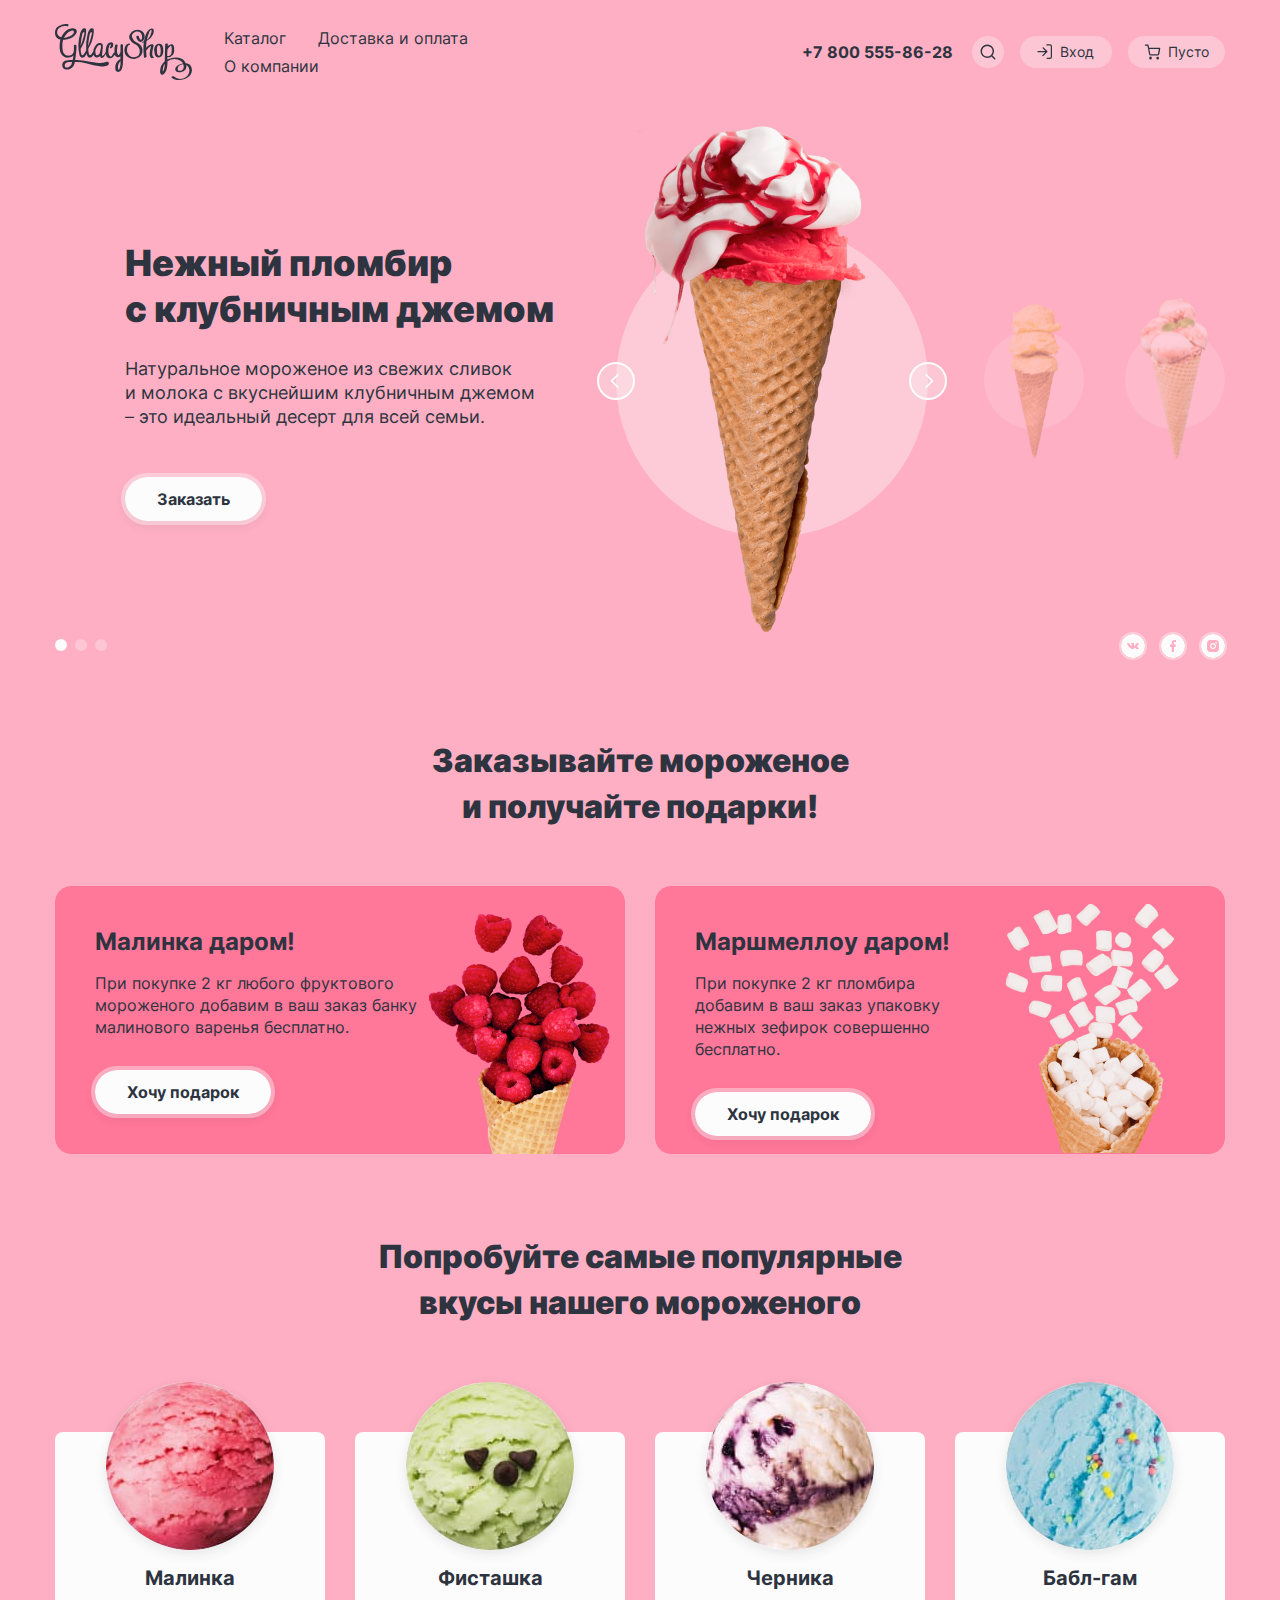
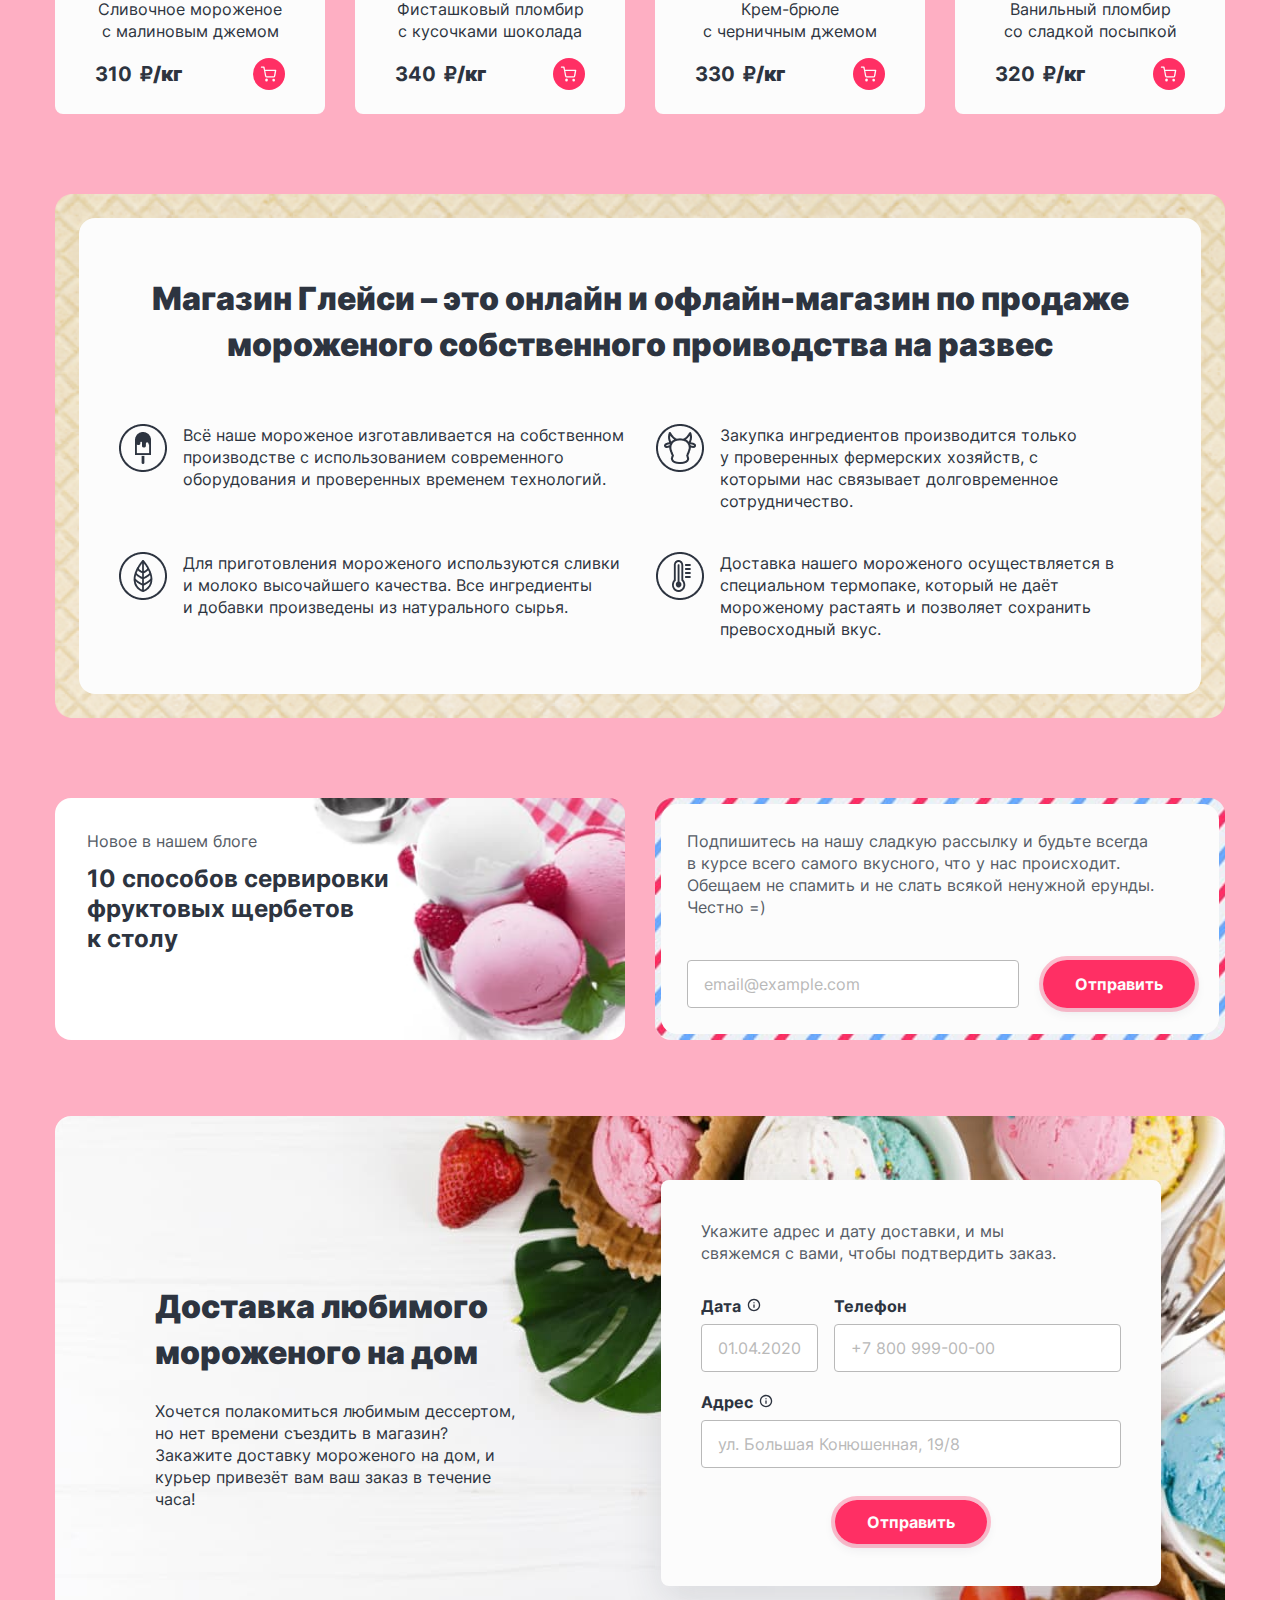
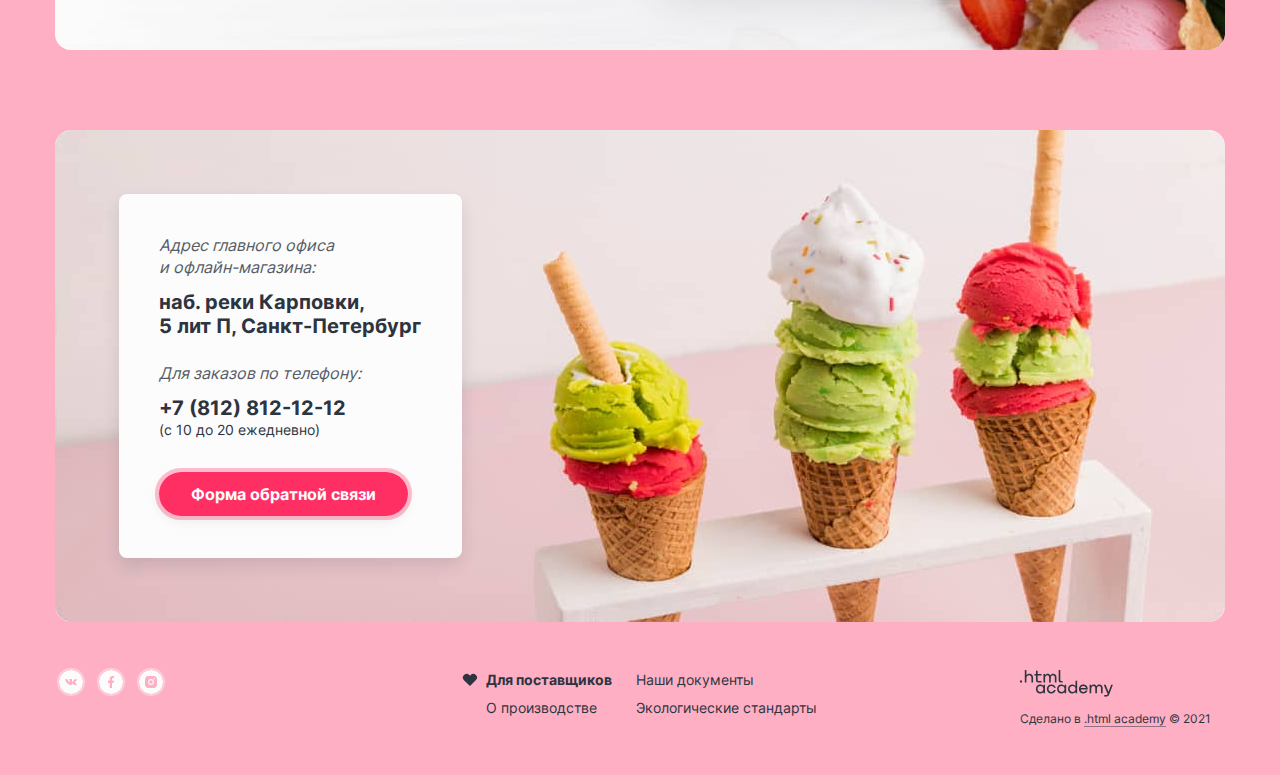
==== commit 83348070: "обновление с правками" ====
--- a/index.html
+++ b/index.html
@@ -528,7 +528,7 @@
       <section class="copyright">
         <h2 class="visually-hidden">Копирайт</h2>
         <a class="footer-logo" href="https://htmlacademy.ru/">
-          <img class="footer-logo-img" src="./images/logo_htmlacademy.svg" alt="Логитип компании htmlacademy.">
+          <img class="footer-logo-img" src="./images/logo_htmlacademy.svg" width="93" height="27" alt="Логитип компании htmlacademy.">
         </a>
         <p class="footer-copyright">Сделано в <a class="copyright-link">.html academy</a> © 2021</p>
       </section>
--- a/styles/styles.css
+++ b/styles/styles.css
@@ -197,7 +197,6 @@
 
 .submenu-item:focus-within {
   outline: 2px solid #2d3440;
-  border-radius: 26px;
   background-color: #ffcbd8;
 }
 
@@ -207,6 +206,10 @@
 
 .submenu-link-current {
   background-color: #ff4a78;
+}
+
+.submenu-link-current a {
+  color:#f2f2f2
 }
 
 /*---user-nav---*/
@@ -541,8 +544,8 @@
 }
 /*---состояние белых и красных кнопок---*/
 .button-red:hover {
-  background-color: #ff2f64;
-  outline-color: rgba(255, 47, 100, 0.3);
+  background-color: rgba(252, 252, 252, 0.3);
+  outline-color: #ff2f64;
   color: #2d3440;
   cursor: pointer;
 }
@@ -1242,6 +1245,7 @@
   min-height: 220px;
   padding-left: 32px;
   padding-top: 32px;
+  background-color: #f2f2f2;
   background-image: url("../images/blog.jpg");
   background-repeat: no-repeat;
   background-position: center;
@@ -1330,6 +1334,7 @@
   width: 1170px;
   margin-top: -4px;
   padding: 64px;
+  background-color: #f2f2f2;
   background-image: url("../images/delivery.jpg");
   background-repeat: no-repeat;
   background-position: center;
@@ -1513,6 +1518,7 @@
 .contacts {
   display: block;
   width: 1170px;
+  background-color: #f2f2f2;
   background-image: url("../images/contacts-background.jpg");
   background-repeat: no-repeat;
   background-position: center;
